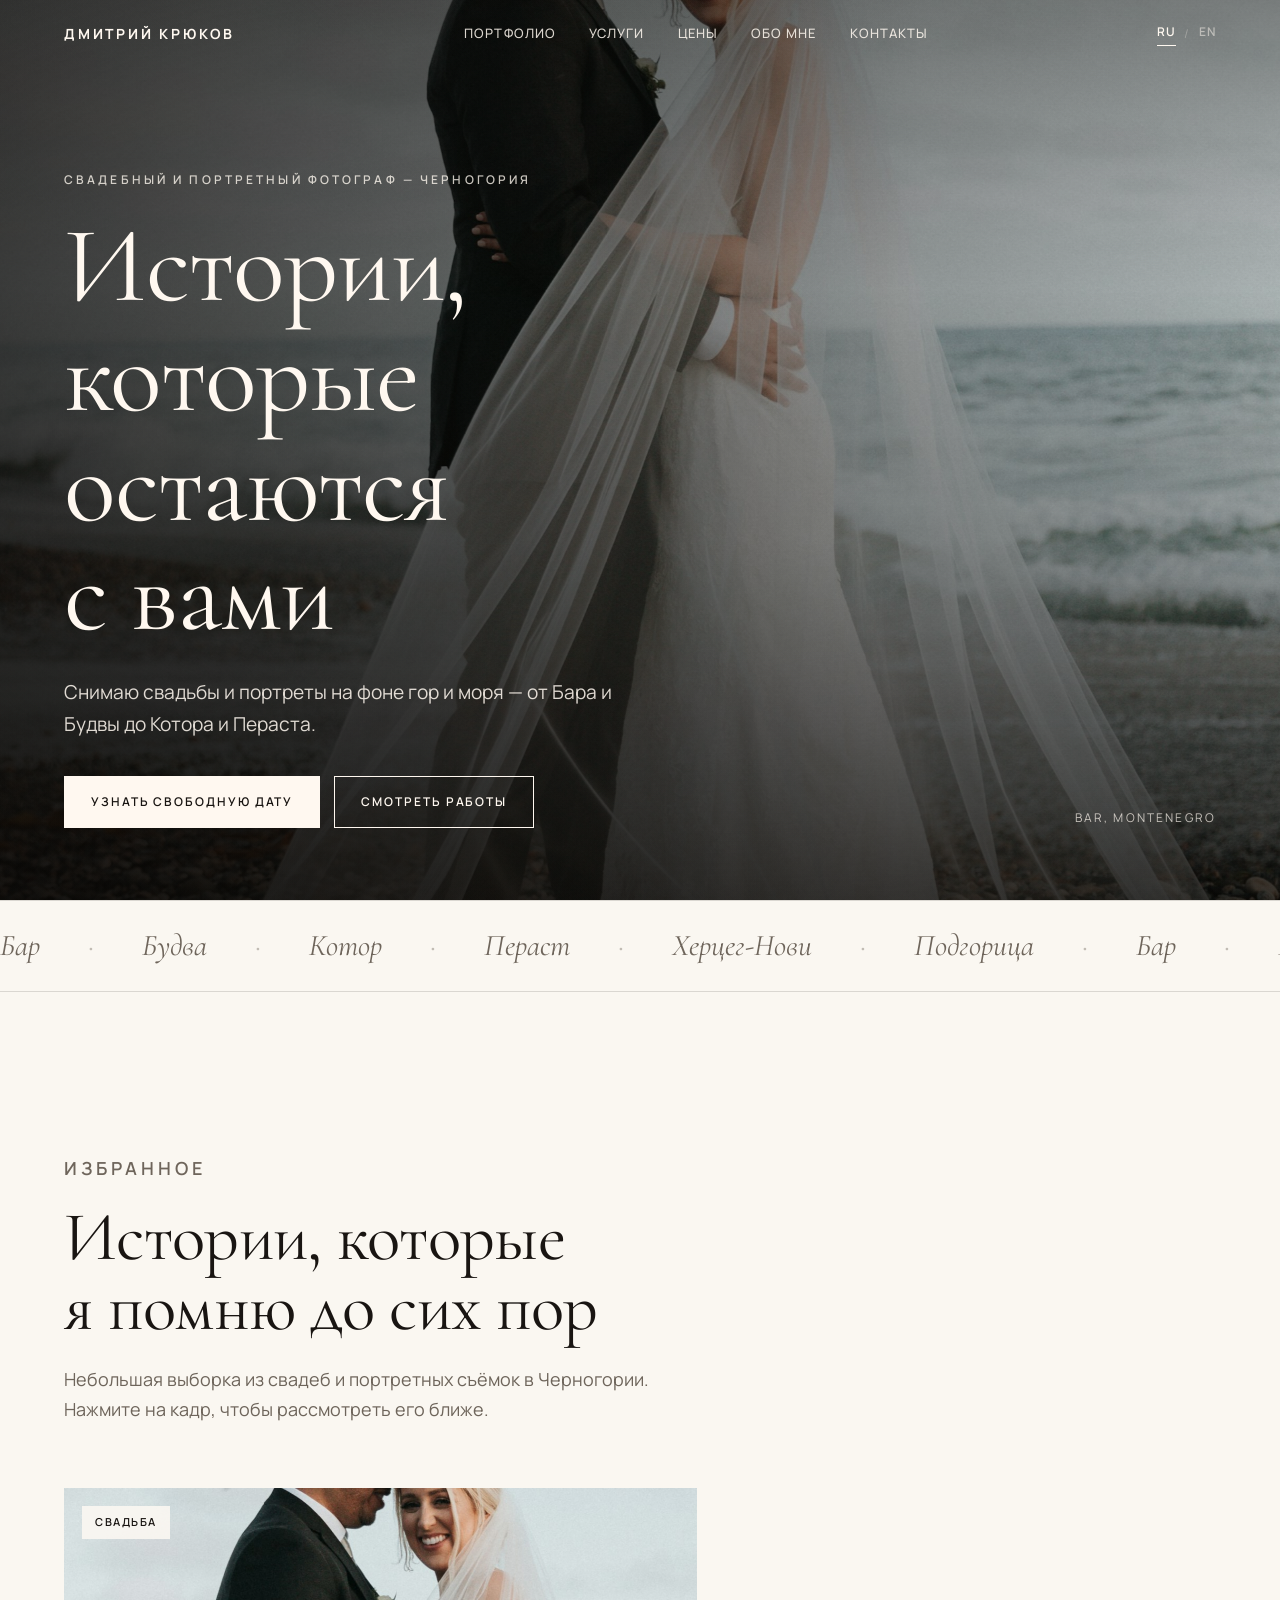
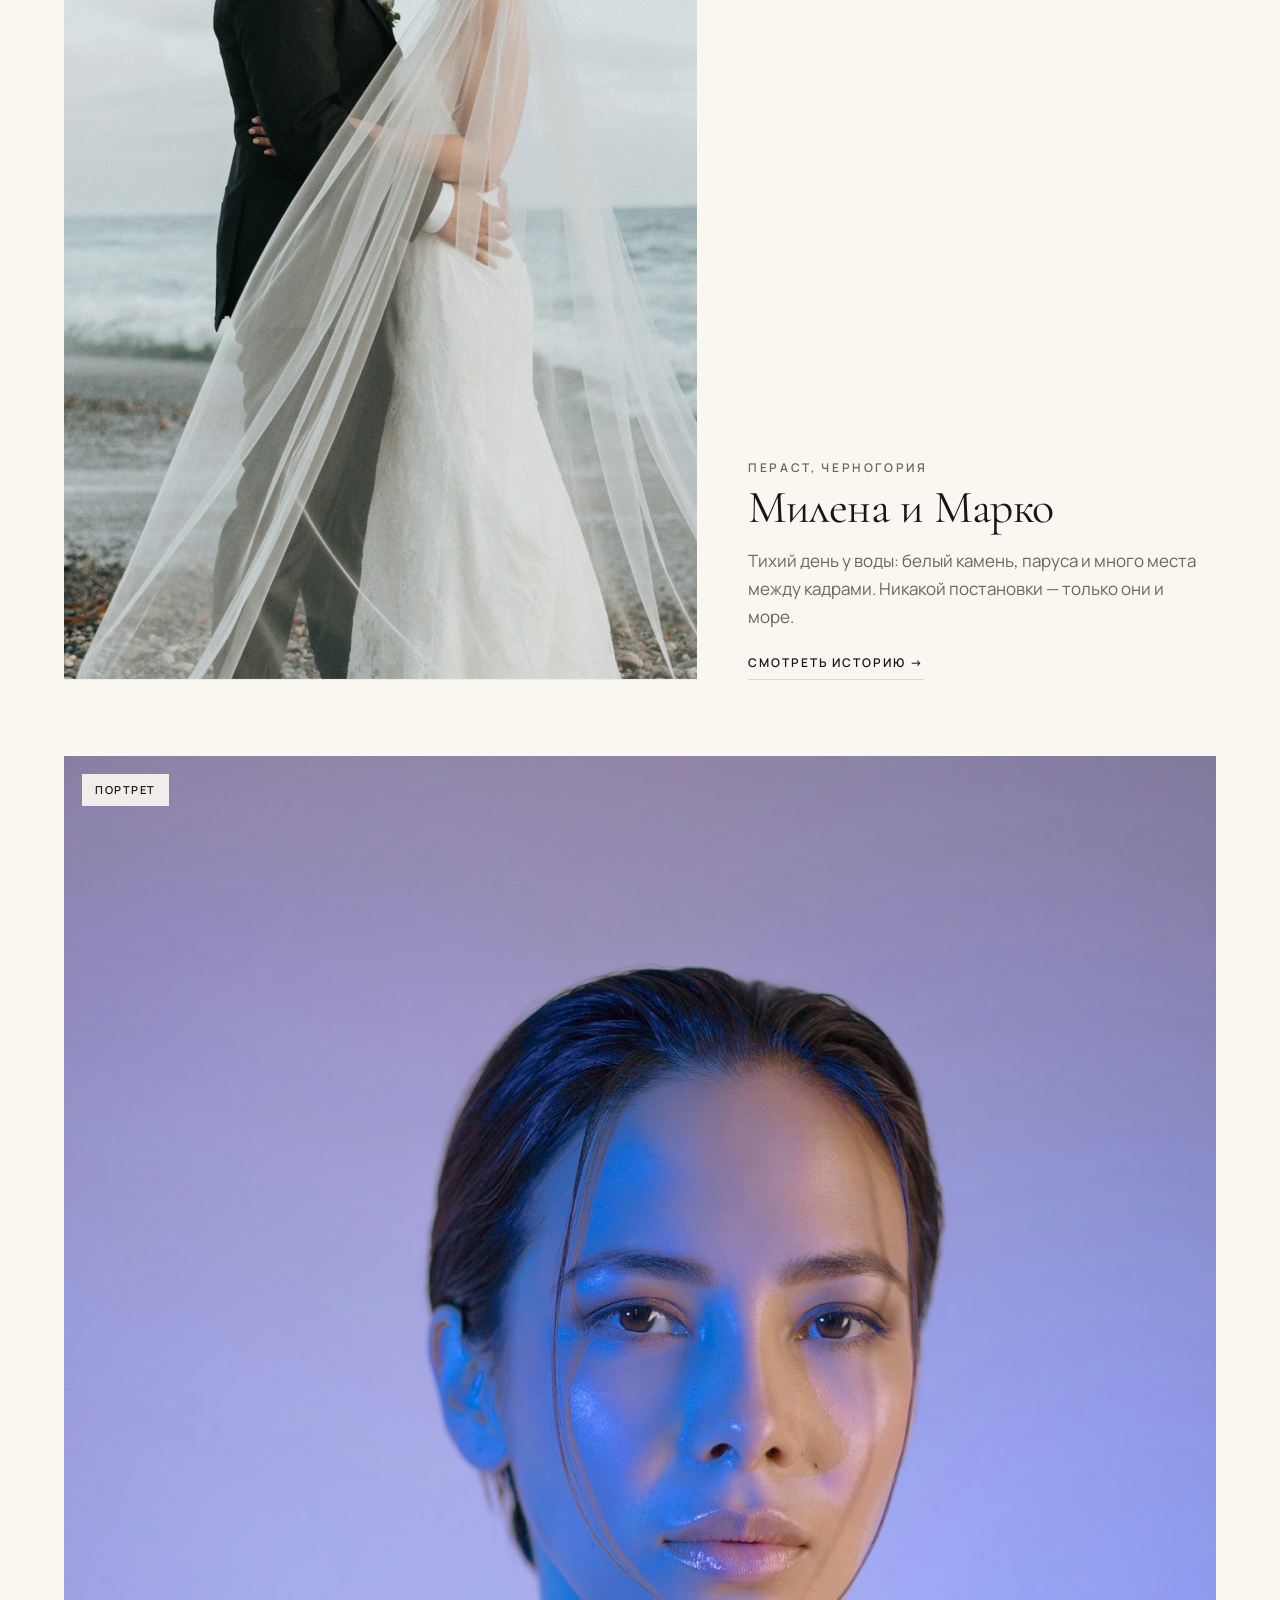
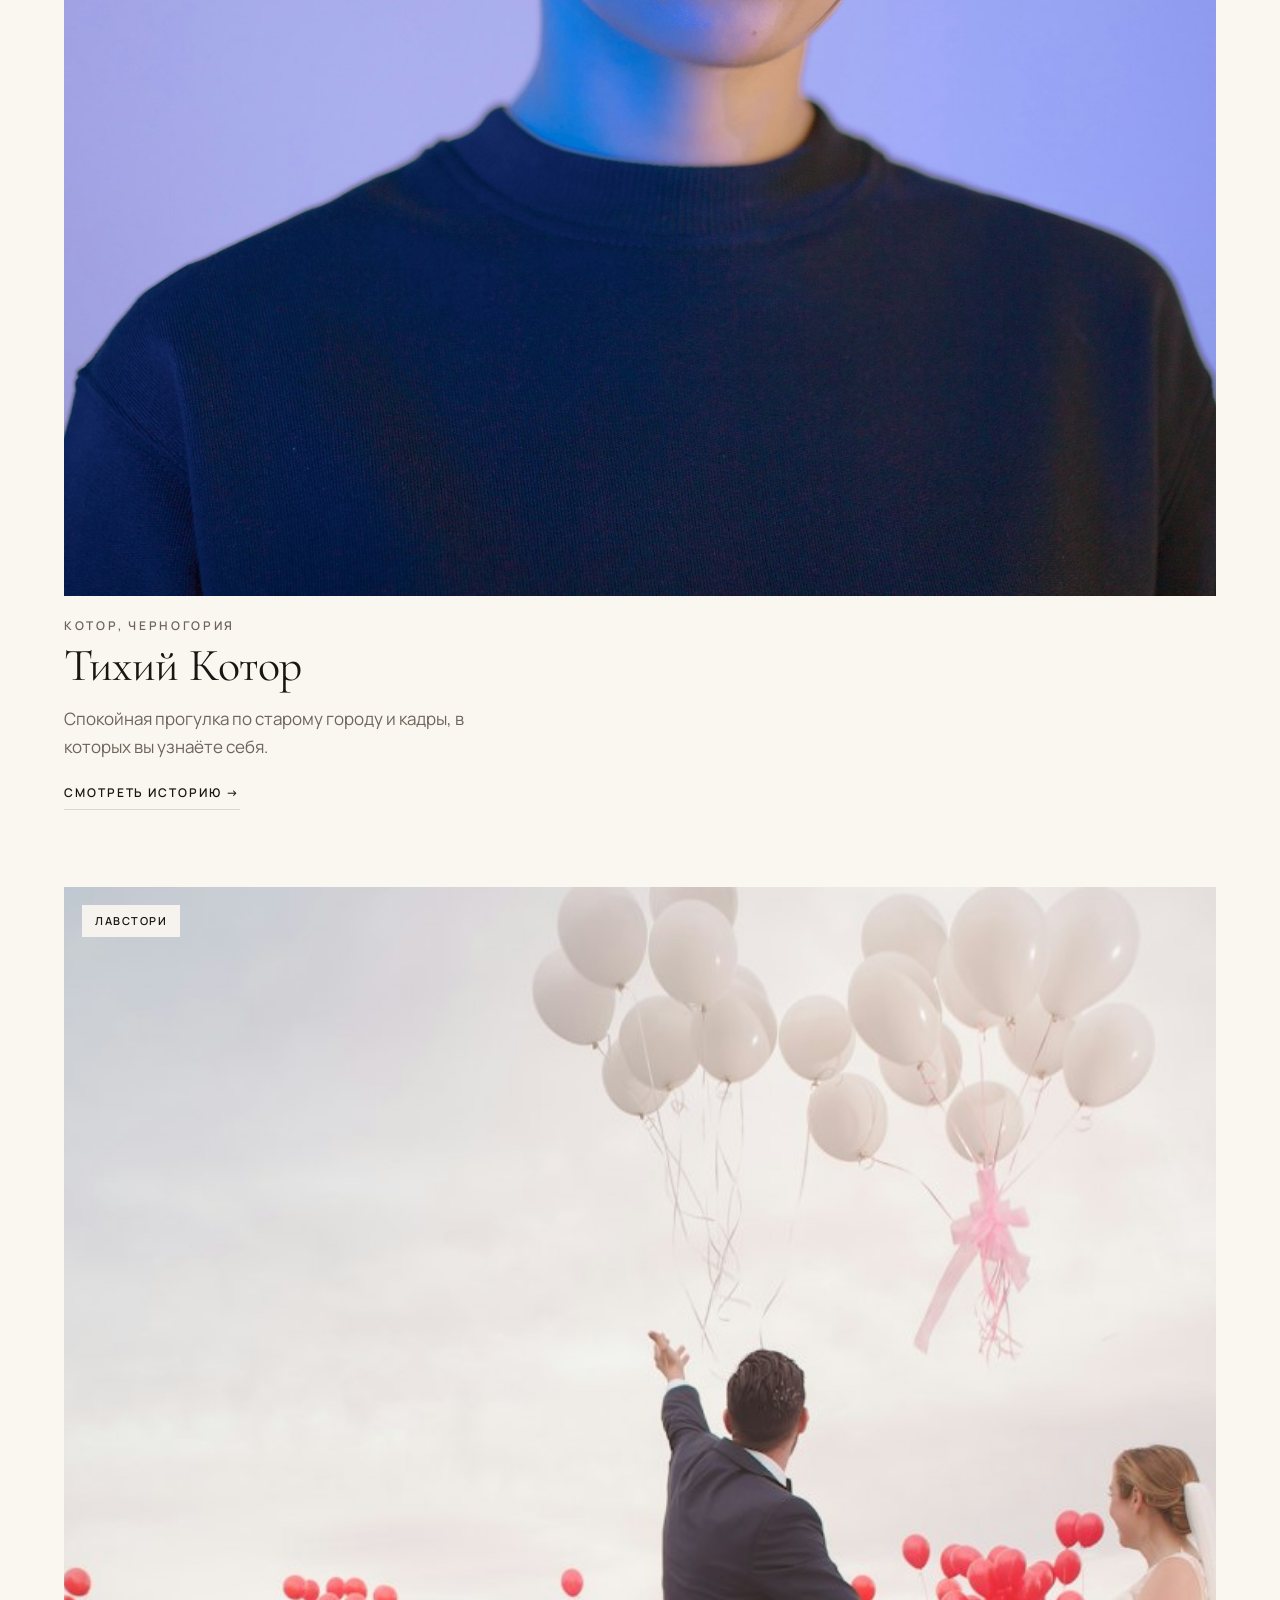
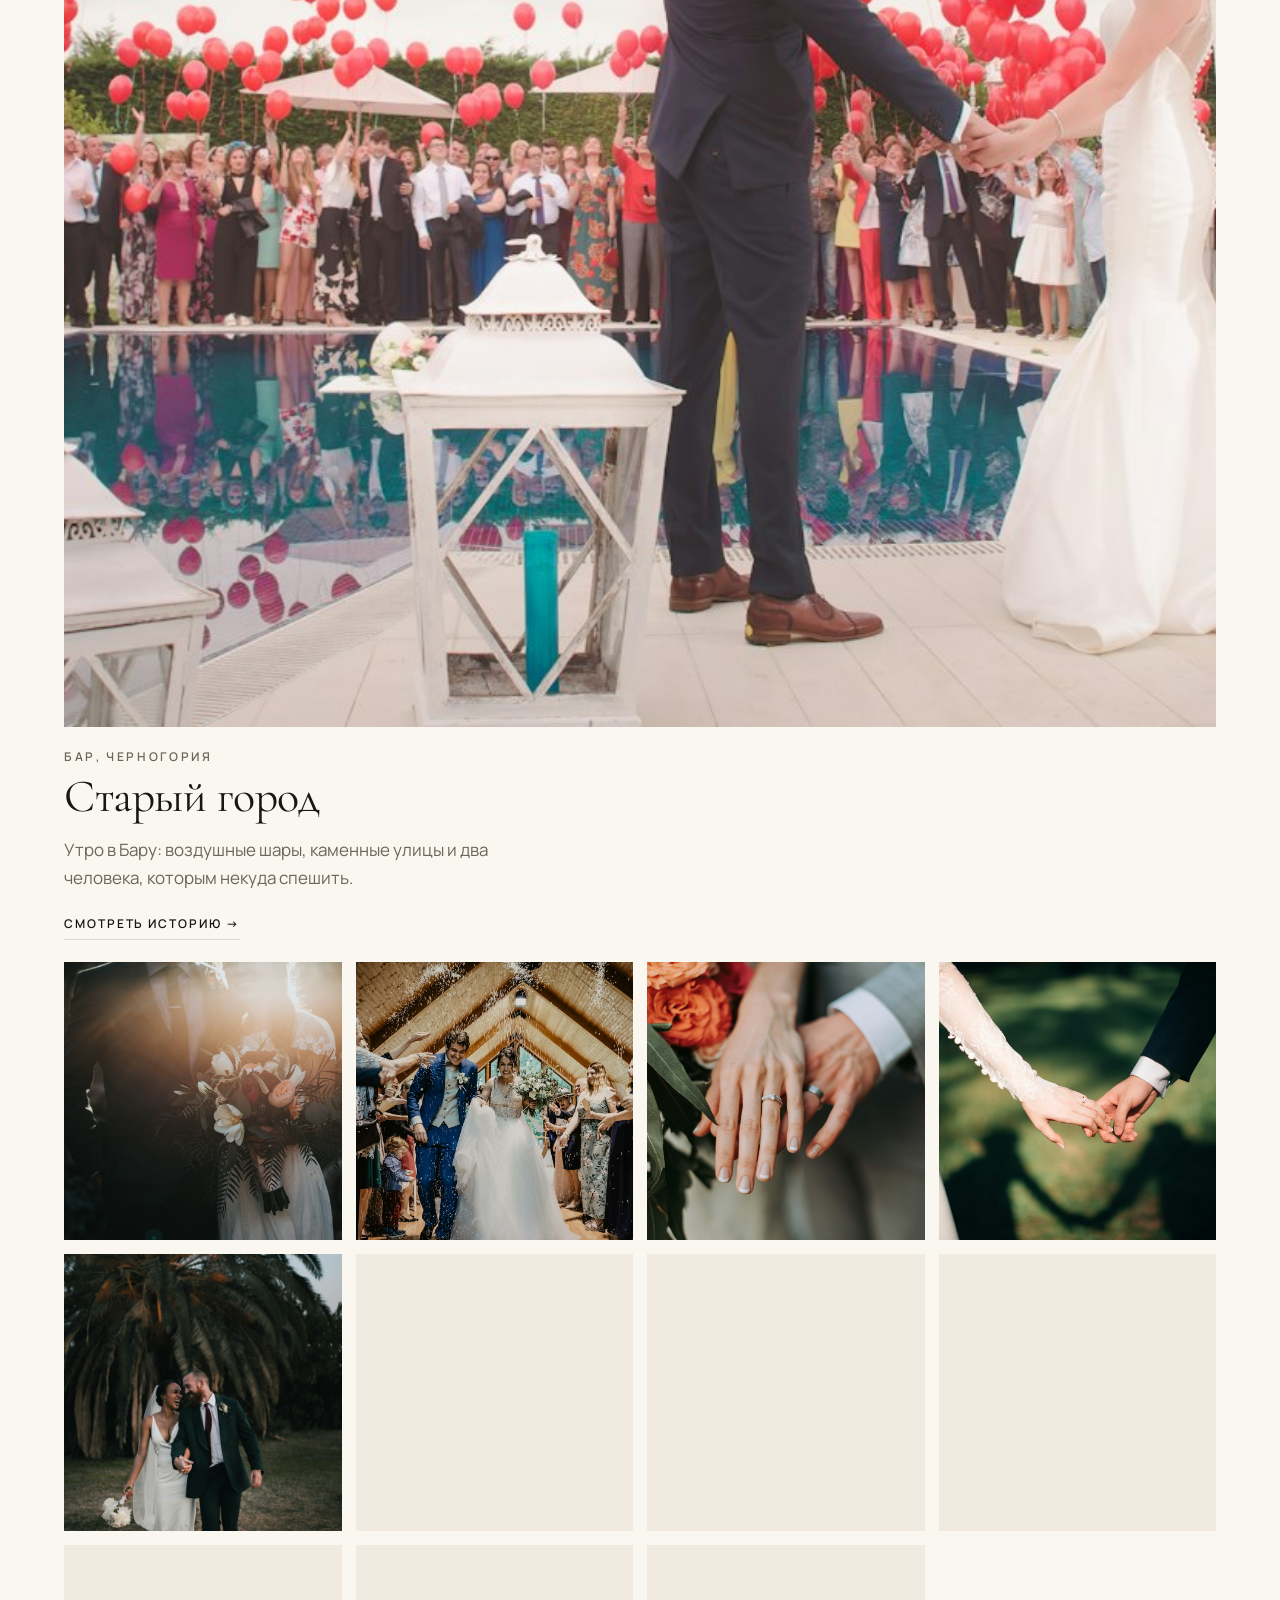
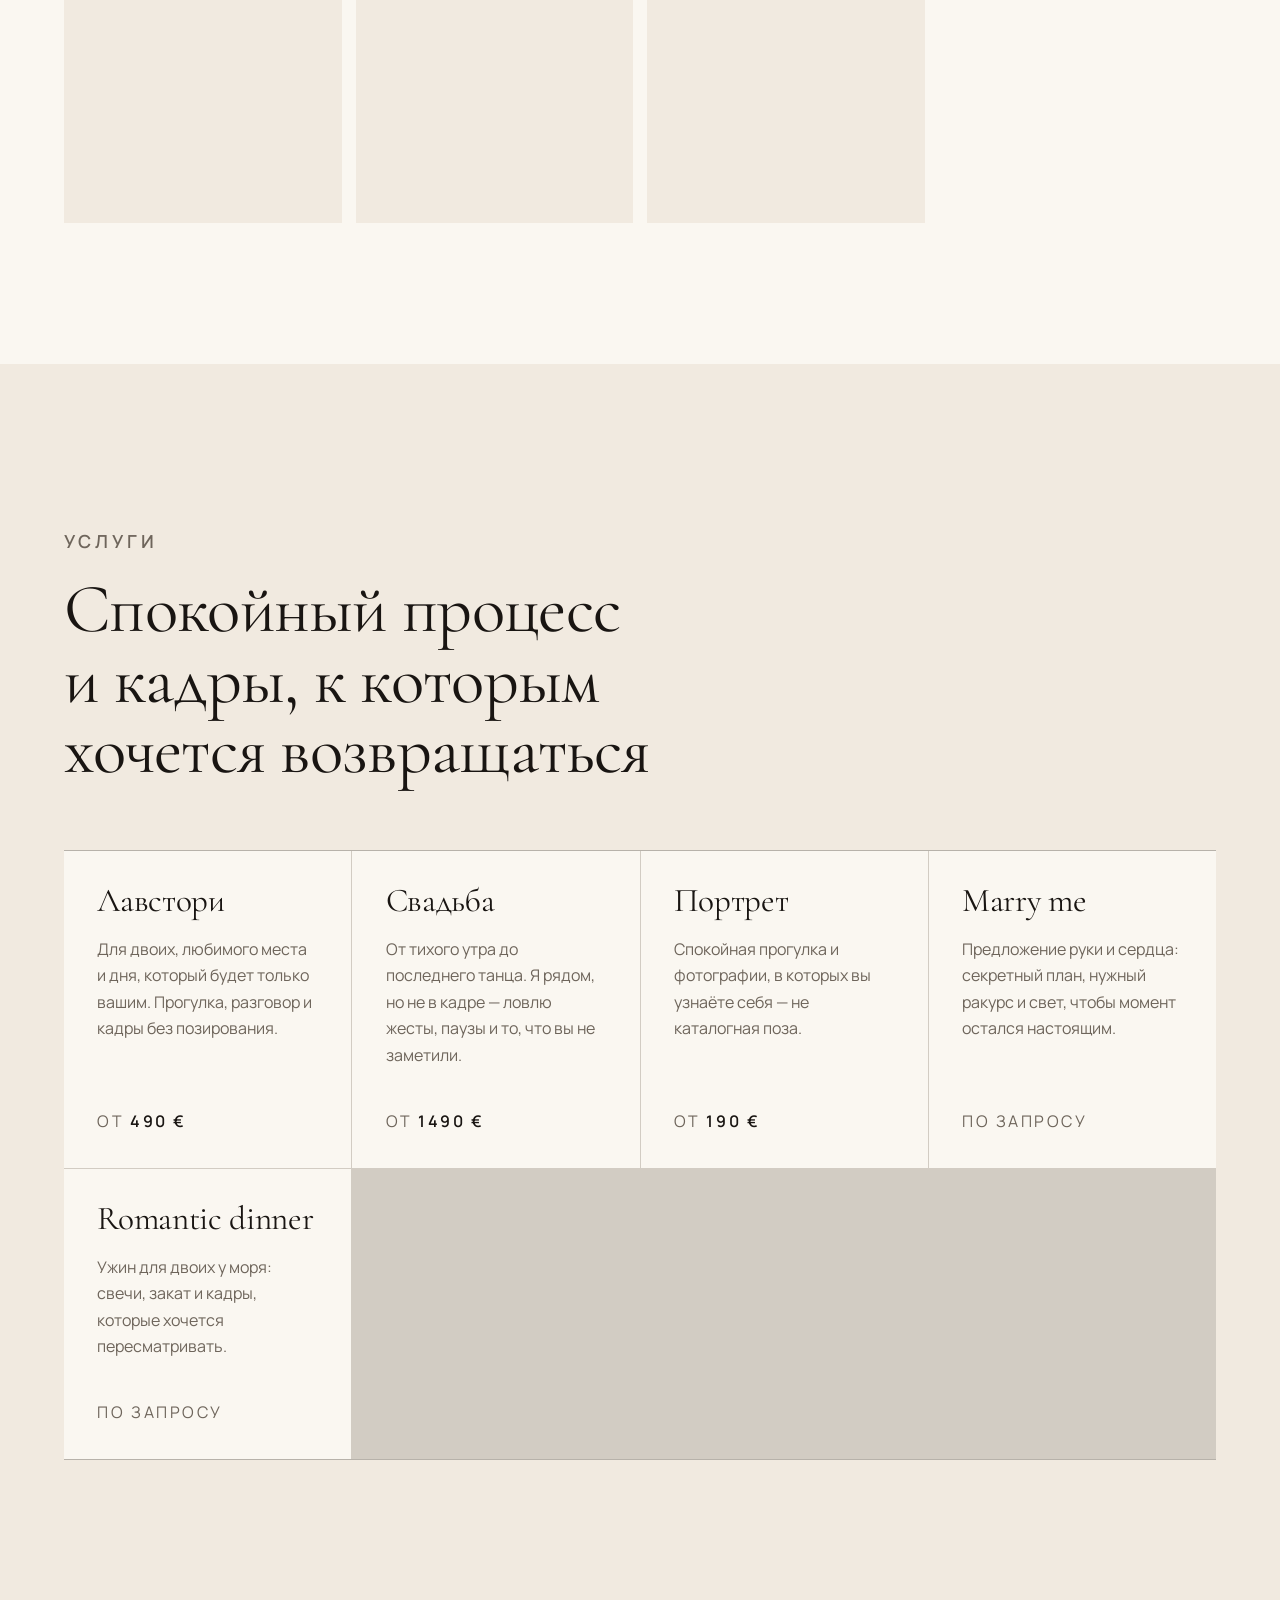
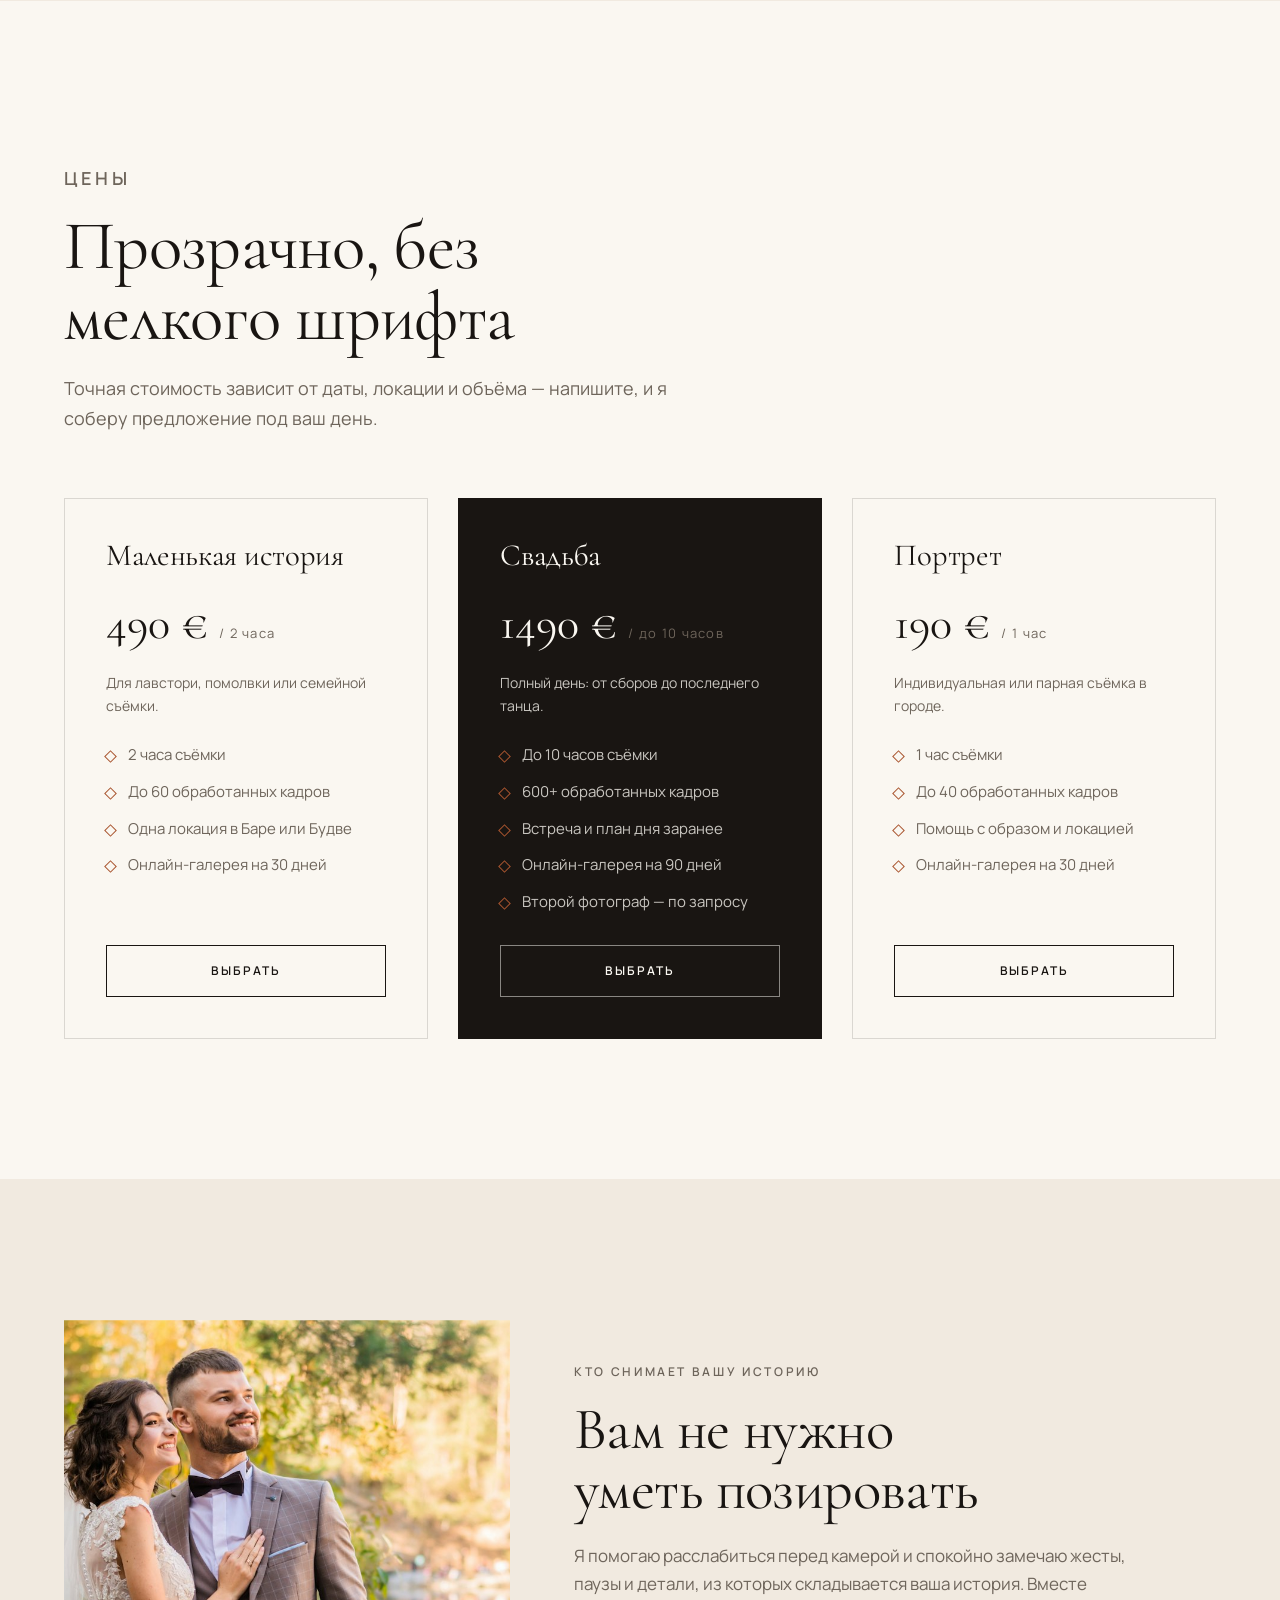
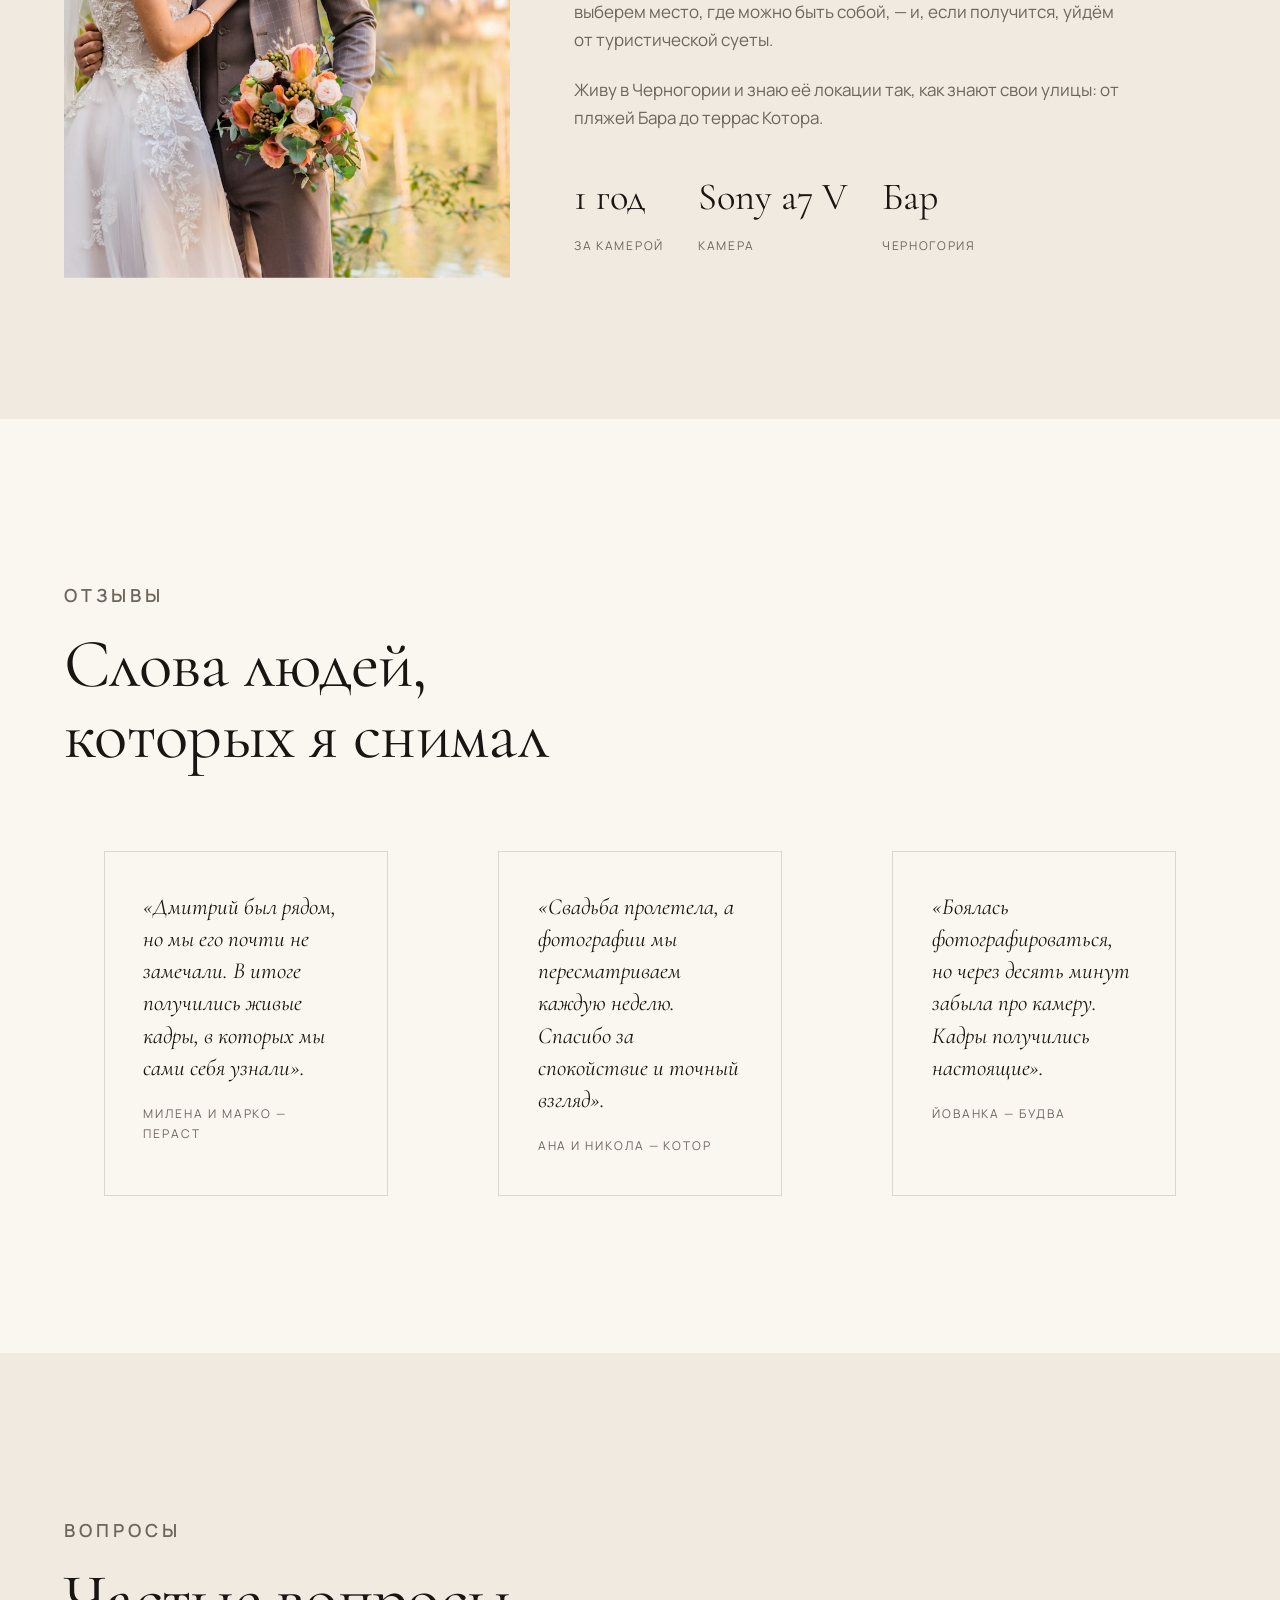
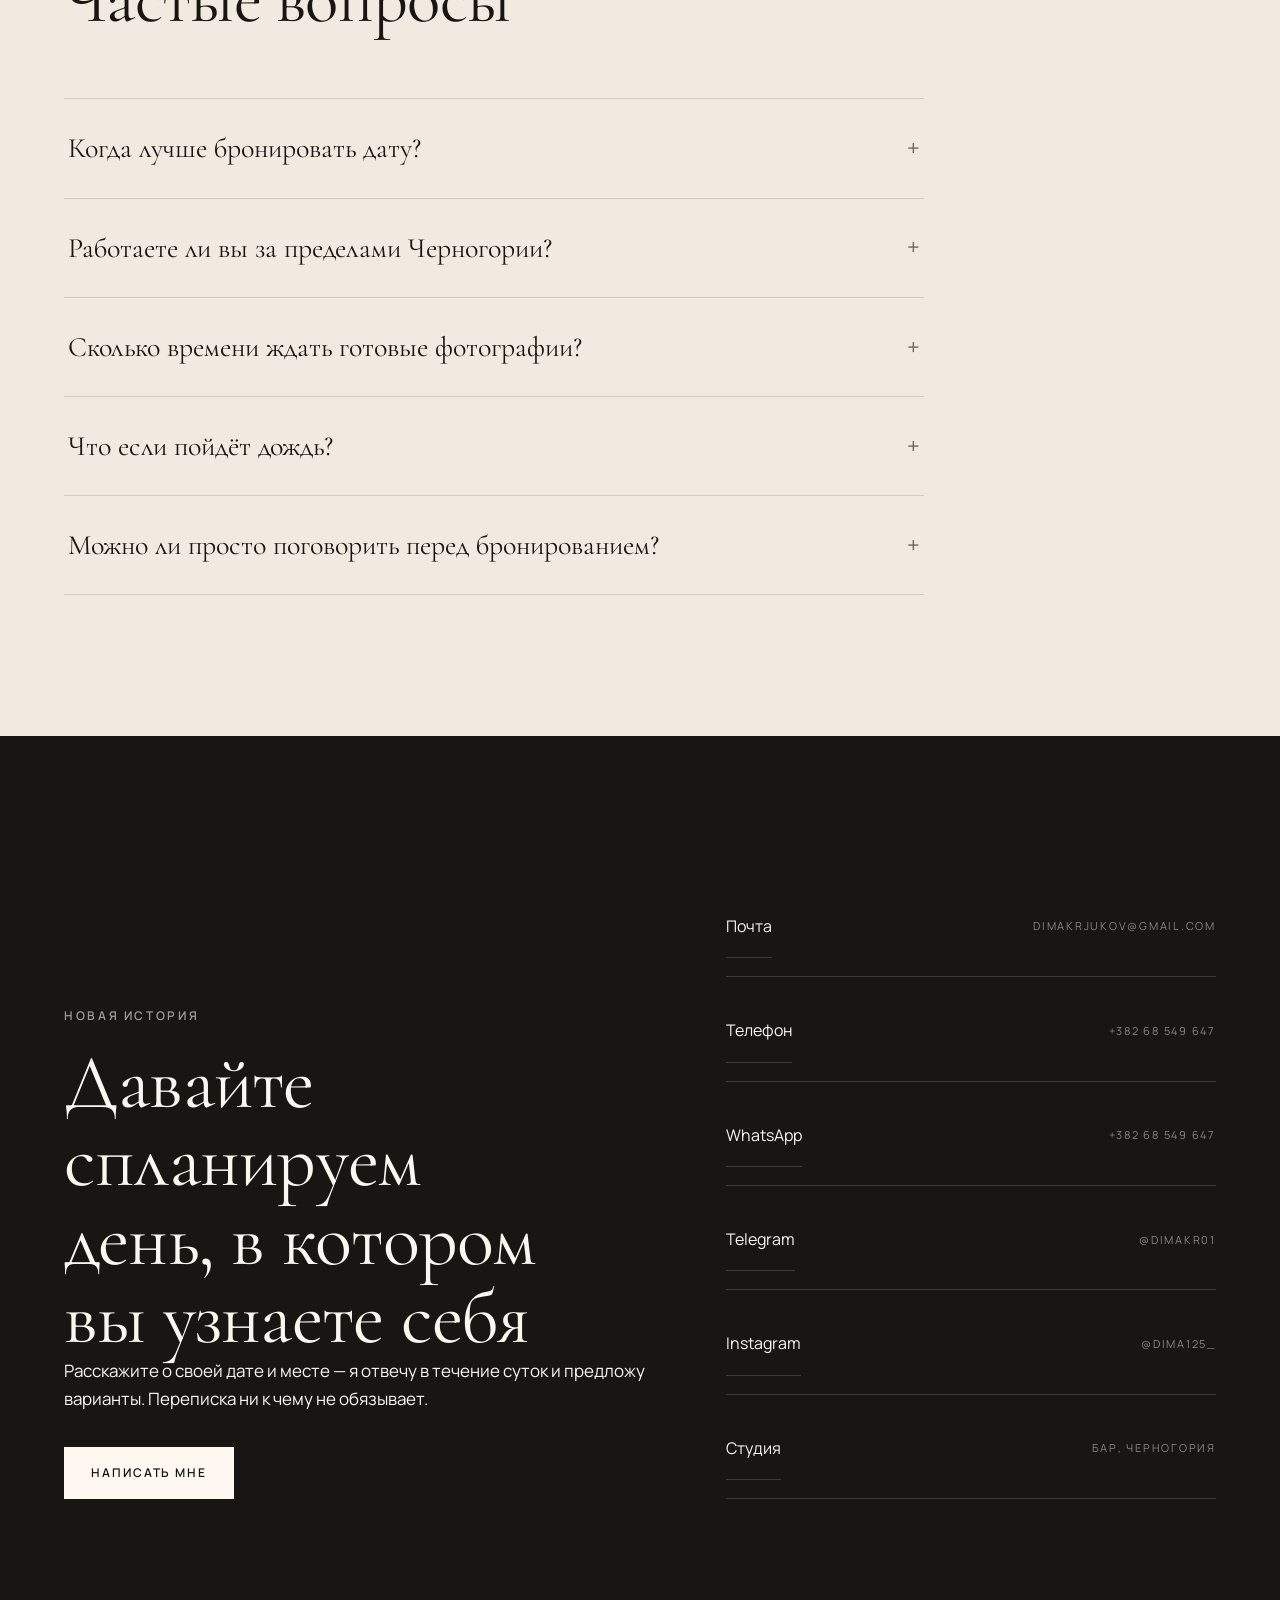
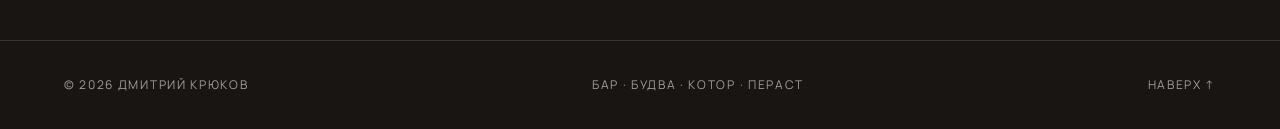
==== index.html @ 5690aa2e "Flatten site to repo root; real contacts, 2 new services, FAQ schema, fuller gallery" ====
<!DOCTYPE html>
<html lang="ru">
<head>
<meta charset="UTF-8">
<meta name="viewport" content="width=device-width, initial-scale=1">
<title>Свадебный и портретный фотограф в Черногории | Дмитрий Крюков</title>
<meta name="description" content="Свадебная и портретная фотография в Черногории: искренние истории на фоне гор и моря. Снимаю в Баре, Будве, Которе и Перасте. Узнать свободную дату.">
<link rel="canonical" href="https://dmitry-photo.vercel.app/">
<link rel="alternate" hreflang="ru" href="https://dmitry-photo.vercel.app/">
<link rel="alternate" hreflang="en" href="https://dmitry-photo.vercel.app/en/">
<link rel="alternate" hreflang="x-default" href="https://dmitry-photo.vercel.app/">
<meta name="theme-color" content="#FAF7F1">
<meta property="og:type" content="website">
<meta property="og:site_name" content="Dmitry Kriukov Photography">
<meta property="og:locale" content="ru_RU">
<meta property="og:title" content="Свадебный и портретный фотограф в Черногории | Дмитрий Крюков">
<meta property="og:description" content="Свадебная и портретная фотография в Черногории: искренние истории на фоне гор и моря.">
<meta property="og:url" content="https://dmitry-photo.vercel.app/">
<meta property="og:image" content="https://dmitry-photo.vercel.app/assets/img/og.jpg">
<meta property="og:image:width" content="1200">
<meta property="og:image:height" content="630">
<meta name="twitter:card" content="summary_large_image">
<meta name="twitter:title" content="Свадебный и портретный фотограф в Черногории | Дмитрий Крюков">
<meta name="twitter:description" content="Свадебная и портретная фотография в Черногории: искренние истории на фоне гор и моря.">
<meta name="twitter:image" content="https://dmitry-photo.vercel.app/assets/img/og.jpg">
<link rel="icon" href="data:image/svg+xml,%3Csvg xmlns='http://www.w3.org/2000/svg' viewBox='0 0 32 32'%3E%3Crect width='32' height='32' fill='%23191512'/%3E%3Ctext x='16' y='22' font-family='Georgia,serif' font-size='19' fill='%23FAF7F1' text-anchor='middle'%3EDK%3C/text%3E%3C/svg%3E">
<link rel="preconnect" href="https://fonts.googleapis.com">
<link rel="preconnect" href="https://fonts.gstatic.com" crossorigin>
<link href="https://fonts.googleapis.com/css2?family=Cormorant+Garamond:ital,wght@0,400;0,500;1,400&family=Manrope:wght@400;500;600;700&display=swap" rel="stylesheet">
<link rel="stylesheet" href="assets/css/style.css">
<script type="application/ld+json">
{
  "@context": "https://schema.org",
  "@type": "ProfessionalService",
  "name": "Dmitry Kriukov — wedding & portrait photographer",
  "description": "Свадебная и портретная фотография в Черногории: искренние истории на фоне гор и моря.",
  "url": "https://dmitry-photo.vercel.app/",
  "image": "https://dmitry-photo.vercel.app/assets/img/og.jpg",
  "telephone": "+382 68 549 647",
  "email": "dimakrjukov@gmail.com",
  "priceRange": "€€",
  "sameAs": ["https://t.me/DimaKr01", "https://instagram.com/Dima125_"],
  "address": { "@type": "PostalAddress", "addressLocality": "Bar", "addressCountry": "ME" },
  "areaServed": [
    { "@type": "Place", "name": "Bar" },
    { "@type": "Place", "name": "Budva" },
    { "@type": "Place", "name": "Kotor" },
    { "@type": "Place", "name": "Perast" }
  ],
  "openingHours": "Mo-Su 09:00-20:00"
}
</script>
<script type="application/ld+json">
{
  "@context": "https://schema.org",
  "@type": "FAQPage",
  "mainEntity": [
    {"@type": "Question", "name": "Когда лучше бронировать дату?", "acceptedAnswer": {"@type": "Answer", "text": "На высокий сезон (май–сентябрь) — за 3–6 месяцев. Если дата уже определена, напишите как можно раньше: я подтверждаю её в течение суток."}},
    {"@type": "Question", "name": "Работаете ли вы за пределами Черногории?", "acceptedAnswer": {"@type": "Answer", "text": "Да, выезжаю по Балканам и Европе. Транспорт и проживание считаются отдельно, если съёмка длится больше одного дня."}},
    {"@type": "Question", "name": "Сколько времени ждать готовые фотографии?", "acceptedAnswer": {"@type": "Answer", "text": "Свадьбы — 3–4 недели, портрет и лавстори — 7–10 дней. Первые 5–10 кадров присылаю на следующий день."}},
    {"@type": "Question", "name": "Что если пойдёт дождь?", "acceptedAnswer": {"@type": "Answer", "text": "План Б есть всегда: навесы, старые города, кафе и настроение. Дождь — это не помеха, а другой свет."}},
    {"@type": "Question", "name": "Можно ли просто поговорить перед бронированием?", "acceptedAnswer": {"@type": "Answer", "text": "Конечно. Позвоните или напишите в WhatsApp — обсудим дату, локацию и всё, что важно для вас."}}
  ]
}
</script>
</head>
<body>

<header class="header header--over-hero" id="top">
  <div class="wrap header__in">
    <a class="header__logo" href="index.html">Дмитрий Крюков</a>
    <nav class="header__nav" aria-label="Основная навигация">
      <a href="#portfolio">Портфолио</a>
      <a href="#services">Услуги</a>
      <a href="#prices">Цены</a>
      <a href="#about">Обо мне</a>
      <a href="#contacts">Контакты</a>
    </nav>
    <div class="header__right">
      <div class="lang" aria-label="Язык">
        <a href="index.html" hreflang="ru" aria-current="true">RU</a><span>/</span><a href="en/index.html" hreflang="en">EN</a>
      </div>
    </div>
  </div>
</header>

<main>

  <!-- ============ HERO ============ -->
  <section class="hero">
    <div class="hero__media">
      <img src="assets/img/hero-beach.jpg" alt="Невеста и жених на пляже в Черногории" width="2400" height="1500" fetchpriority="high" decoding="async">
    </div>
    <div class="hero__scrim"></div>
    <div class="wrap hero__in">
      <p class="hero__eyebrow">Свадебный и портретный фотограф — Черногория</p>
      <h1>Истории, которые остаются с вами</h1>
      <p class="hero__sub">Снимаю свадьбы и портреты на фоне гор и моря — от Бара и Будвы до Котора и Пераста.</p>
      <div class="hero__cta">
        <a class="btn btn--solid" href="#contacts">Узнать свободную дату</a>
        <a class="btn btn--ghost" href="#portfolio">Смотреть работы</a>
      </div>
    </div>
    <p class="hero__meta">Bar, Montenegro</p>
  </section>

  <!-- ============ MARQUEE ============ -->
  <div class="marquee" aria-hidden="true">
    <div class="marquee__track">
      <span>Бар <i>·</i> Будва <i>·</i> Котор <i>·</i> Пераст <i>·</i> Херцег-Нови <i>·</i> Подгорица <i>·</i></span>
      <span>Бар <i>·</i> Будва <i>·</i> Котор <i>·</i> Пераст <i>·</i> Херцег-Нови <i>·</i> Подгорица <i>·</i></span>
    </div>
  </div>

  <!-- ============ PORTFOLIO ============ -->
  <section class="section" id="portfolio">
    <div class="wrap">
      <div class="section-head reveal">
        <p class="eyebrow">Избранное</p>
        <h2>Истории, которые я помню до сих пор</h2>
        <p>Небольшая выборка из свадеб и портретных съёмок в Черногории. Нажмите на кадр, чтобы рассмотреть его ближе.</p>
      </div>

      <div class="albums">

        <article class="album album--feature reveal">
          <div class="album__media" data-lightbox>
            <span class="album__tag">Свадьба</span>
            <img src="assets/img/hero-beach.jpg" alt="Милена и Марко — пляж в Перасте" width="2400" height="1500" loading="lazy" decoding="async">
          </div>
          <div class="album__body">
            <p class="eyebrow">Пераст, Черногория</p>
            <h3>Милена и Марко</h3>
            <p class="album__text">Тихий день у воды: белый камень, паруса и много места между кадрами. Никакой постановки — только они и море.</p>
            <a class="album__link" href="#contacts">Смотреть историю →</a>
          </div>
        </article>

        <article class="album reveal">
          <div class="album__media" data-lightbox>
            <span class="album__tag">Портрет</span>
            <img src="assets/img/portrait-woman.jpg" alt="Портретная съёмка в Которе" width="1400" height="1750" loading="lazy" decoding="async">
          </div>
          <div class="album__body">
            <p class="eyebrow">Котор, Черногория</p>
            <h3>Тихий Котор</h3>
            <p class="album__text">Спокойная прогулка по старому городу и кадры, в которых вы узнаёте себя.</p>
            <a class="album__link" href="#contacts">Смотреть историю →</a>
          </div>
        </article>

        <article class="album reveal">
          <div class="album__media" data-lightbox>
            <span class="album__tag">Лавстори</span>
            <img src="assets/img/ceremony-balloons.jpg" alt="Лавстори в старом городе Бара" width="1400" height="935" loading="lazy" decoding="async">
          </div>
          <div class="album__body">
            <p class="eyebrow">Бар, Черногория</p>
            <h3>Старый город</h3>
            <p class="album__text">Утро в Бару: воздушные шары, каменные улицы и два человека, которым некуда спешить.</p>
            <a class="album__link" href="#contacts">Смотреть историю →</a>
          </div>
        </article>

      </div>

      <div class="album-grid reveal" style="--d:.1s">
        <button type="button" data-lightbox><img src="assets/img/kiss-flare.jpg" alt="Поцелуй на фоне закатного солнца" width="1400" height="933" loading="lazy" decoding="async"></button>
        <button type="button" data-lightbox><img src="assets/img/confetti.jpg" alt="Выход молодожёнов под конфетти" width="1400" height="933" loading="lazy" decoding="async"></button>
        <button type="button" data-lightbox><img src="assets/img/rings-bouquet.jpg" alt="Кольца на букете" width="1400" height="935" loading="lazy" decoding="async"></button>
        <button type="button" data-lightbox><img src="assets/img/hands-shadow.jpg" alt="Руки в длинной тени" width="1400" height="933" loading="lazy" decoding="async"></button>
        <button type="button" data-lightbox><img src="assets/img/palms.jpg" alt="Свадьба под пальмами в Черногории" width="1400" height="2100" loading="lazy" decoding="async"></button>
        <button type="button" data-lightbox><img src="assets/img/party-kiss.jpg" alt="Поцелуй на фоне гостей" width="1400" height="2100" loading="lazy" decoding="async"></button>
        <button type="button" data-lightbox><img src="assets/img/table.jpg" alt="Сервировка свадебного стола" width="1400" height="933" loading="lazy" decoding="async"></button>
        <button type="button" data-lightbox><img src="assets/img/detail-bouquet.jpg" alt="Букет невесты в деталях" width="1400" height="933" loading="lazy" decoding="async"></button>
        <button type="button" data-lightbox><img src="assets/img/chairs.jpg" alt="Кресла для церемонии на траве" width="1400" height="933" loading="lazy" decoding="async"></button>
        <button type="button" data-lightbox><img src="assets/img/detail-rings.jpg" alt="Кольца крупным планом" width="1400" height="933" loading="lazy" decoding="async"></button>
        <button type="button" data-lightbox><img src="assets/img/landscape-couple.jpg" alt="Пара на фоне гор и моря" width="1400" height="933" loading="lazy" decoding="async"></button>
      </div>
    </div>
  </section>

  <!-- ============ SERVICES ============ -->
  <section class="section section--alt" id="services">
    <div class="wrap">
      <div class="section-head reveal">
        <p class="eyebrow">Услуги</p>
        <h2>Спокойный процесс и кадры, к которым хочется возвращаться</h2>
      </div>
      <div class="services reveal">
        <article class="service">
          <h3>Лавстори</h3>
          <p>Для двоих, любимого места и дня, который будет только вашим. Прогулка, разговор и кадры без позирования.</p>
          <p class="service__from">от <b>490 €</b></p>
        </article>
        <article class="service">
          <h3>Свадьба</h3>
          <p>От тихого утра до последнего танца. Я рядом, но не в кадре — ловлю жесты, паузы и то, что вы не заметили.</p>
          <p class="service__from">от <b>1490 €</b></p>
        </article>
        <article class="service">
          <h3>Портрет</h3>
          <p>Спокойная прогулка и фотографии, в которых вы узнаёте себя — не каталогная поза.</p>
          <p class="service__from">от <b>190 €</b></p>
        </article>
        <article class="service">
          <h3>Marry me</h3>
          <p>Предложение руки и сердца: секретный план, нужный ракурс и свет, чтобы момент остался настоящим.</p>
          <p class="service__from">по запросу</p>
        </article>
        <article class="service">
          <h3>Romantic dinner</h3>
          <p>Ужин для двоих у моря: свечи, закат и кадры, которые хочется пересматривать.</p>
          <p class="service__from">по запросу</p>
        </article>
      </div>
    </div>
  </section>

  <!-- ============ PRICES ============ -->
  <section class="section" id="prices">
    <div class="wrap">
      <div class="section-head reveal">
        <p class="eyebrow">Цены</p>
        <h2>Прозрачно, без мелкого шрифта</h2>
        <p>Точная стоимость зависит от даты, локации и объёма — напишите, и я соберу предложение под ваш день.</p>
      </div>
      <div class="prices">
        <article class="price reveal">
          <h3 class="price__name">Маленькая история</h3>
          <p class="price__value">490 € <small>/ 2 часа</small></p>
          <p class="price__note">Для лавстори, помолвки или семейной съёмки.</p>
          <ul class="price__list">
            <li>2 часа съёмки</li>
            <li>До 60 обработанных кадров</li>
            <li>Одна локация в Баре или Будве</li>
            <li>Онлайн-галерея на 30 дней</li>
          </ul>
          <a class="btn btn--dark" href="#contacts">Выбрать</a>
        </article>
        <article class="price price--featured reveal" style="--d:.08s">
          <h3 class="price__name">Свадьба</h3>
          <p class="price__value">1490 € <small>/ до 10 часов</small></p>
          <p class="price__note">Полный день: от сборов до последнего танца.</p>
          <ul class="price__list">
            <li>До 10 часов съёмки</li>
            <li>600+ обработанных кадров</li>
            <li>Встреча и план дня заранее</li>
            <li>Онлайн-галерея на 90 дней</li>
            <li>Второй фотограф — по запросу</li>
          </ul>
          <a class="btn btn--dark" href="#contacts">Выбрать</a>
        </article>
        <article class="price reveal" style="--d:.16s">
          <h3 class="price__name">Портрет</h3>
          <p class="price__value">190 € <small>/ 1 час</small></p>
          <p class="price__note">Индивидуальная или парная съёмка в городе.</p>
          <ul class="price__list">
            <li>1 час съёмки</li>
            <li>До 40 обработанных кадров</li>
            <li>Помощь с образом и локацией</li>
            <li>Онлайн-галерея на 30 дней</li>
          </ul>
          <a class="btn btn--dark" href="#contacts">Выбрать</a>
        </article>
      </div>
    </div>
  </section>

  <!-- ============ ABOUT ============ -->
  <section class="section section--alt" id="about">
    <div class="wrap about">
      <div class="about__media reveal reveal--media">
        <img src="assets/img/couple-trees.jpg" alt="Дмитрий Крюков за работой в Черногории" width="1400" height="933" loading="lazy" decoding="async">
      </div>
      <div class="about__body reveal" style="--d:.1s">
        <p class="eyebrow">Кто снимает вашу историю</p>
        <h2>Вам не нужно уметь позировать</h2>
        <p>Я помогаю расслабиться перед камерой и спокойно замечаю жесты, паузы и детали, из которых складывается ваша история. Вместе выберем место, где можно быть собой, — и, если получится, уйдём от туристической суеты.</p>
        <p>Живу в Черногории и знаю её локации так, как знают свои улицы: от пляжей Бара до террас Котора.</p>
        <div class="about__facts">
          <div class="fact"><b>1 год</b><span>за камерой</span></div>
          <div class="fact"><b>Sony a7 V</b><span>камера</span></div>
          <div class="fact"><b>Бар</b><span>Черногория</span></div>
        </div>
      </div>
    </div>
  </section>

  <!-- ============ REVIEWS ============ -->
  <section class="section" id="reviews">
    <div class="wrap">
      <div class="section-head reveal">
        <p class="eyebrow">Отзывы</p>
        <h2>Слова людей, которых я снимал</h2>
      </div>
      <div class="reviews">
        <blockquote class="review reveal">
          <p>«Дмитрий был рядом, но мы его почти не замечали. В итоге получились живые кадры, в которых мы сами себя узнали».</p>
          <footer>Милена и Марко — Пераст</footer>
        </blockquote>
        <blockquote class="review reveal" style="--d:.08s">
          <p>«Свадьба пролетела, а фотографии мы пересматриваем каждую неделю. Спасибо за спокойствие и точный взгляд».</p>
          <footer>Ана и Никола — Котор</footer>
        </blockquote>
        <blockquote class="review reveal" style="--d:.16s">
          <p>«Боялась фотографироваться, но через десять минут забыла про камеру. Кадры получились настоящие».</p>
          <footer>Йованка — Будва</footer>
        </blockquote>
      </div>
    </div>
  </section>

  <!-- ============ FAQ ============ -->
  <section class="section section--alt" id="faq">
    <div class="wrap">
      <div class="section-head reveal">
        <p class="eyebrow">Вопросы</p>
        <h2>Частые вопросы</h2>
      </div>
      <div class="faq reveal">
        <details>
          <summary>Когда лучше бронировать дату?</summary>
          <p>На высокий сезон (май–сентябрь) — за 3–6 месяцев. Если дата уже определена, напишите как можно раньше: я подтверждаю её в течение суток.</p>
        </details>
        <details>
          <summary>Работаете ли вы за пределами Черногории?</summary>
          <p>Да, выезжаю по Балканам и Европе. Транспорт и проживание считаются отдельно, если съёмка длится больше одного дня.</p>
        </details>
        <details>
          <summary>Сколько времени ждать готовые фотографии?</summary>
          <p>Свадьбы — 3–4 недели, портрет и лавстори — 7–10 дней. Первые 5–10 кадров присылаю на следующий день.</p>
        </details>
        <details>
          <summary>Что если пойдёт дождь?</summary>
          <p>План Б есть всегда: навесы, старые города, кафе и настроение. Дождь — это не помеха, а другой свет.</p>
        </details>
        <details>
          <summary>Можно ли просто поговорить перед бронированием?</summary>
          <p>Конечно. Позвоните или напишите в WhatsApp — обсудим дату, локацию и всё, что важно для вас.</p>
        </details>
      </div>
    </div>
  </section>

  <!-- ============ CONTACTS ============ -->
  <section class="section contacts" id="contacts">
    <div class="wrap">
      <div class="contacts__grid">
        <div class="reveal">
          <p class="eyebrow">Новая история</p>
          <h2>Давайте спланируем день, в котором вы узнаете себя</h2>
          <p class="contacts__body">Расскажите о своей дате и месте — я отвечу в течение суток и предложу варианты. Переписка ни к чему не обязывает.</p>
          <div class="contacts__cta">
            <a class="btn btn--solid" href="mailto:dimakrjukov@gmail.com?subject=Свадьба%20в%20Черногории">Написать мне</a>
          </div>
        </div>
        <div class="contact-list reveal" style="--d:.1s">
          <a href="mailto:dimakrjukov@gmail.com"><span>Почта</span><small>dimakrjukov@gmail.com</small></a>
          <a href="tel:+38268549647"><span>Телефон</span><small>+382 68 549 647</small></a>
          <a href="https://wa.me/38268549647" rel="noopener"><span>WhatsApp</span><small>+382 68 549 647</small></a>
          <a href="https://t.me/DimaKr01" rel="noopener"><span>Telegram</span><small>@DimaKr01</small></a>
          <a href="https://instagram.com/Dima125_" rel="noopener"><span>Instagram</span><small>@Dima125_</small></a>
          <span><span>Студия</span><small>Бар, Черногория</small></span>
        </div>
      </div>
    </div>
  </section>

</main>

<footer class="footer">
  <div class="wrap footer__in">
    <span>© <span data-year>2026</span> Дмитрий Крюков</span>
    <span>Бар · Будва · Котор · Пераст</span>
    <a href="#top">Наверх ↑</a>
  </div>
</footer>

<div class="lightbox" role="dialog" aria-modal="true" aria-label="Просмотр фотографии">
  <button class="lightbox__btn" type="button" aria-label="Закрыть">×</button>
  <img src="" alt="">
  <p class="lightbox__cap"></p>
</div>

<script src="assets/js/main.js" defer></script>
</body>
</html>
---- assets/css/style.css ----
/* ============================================================
   Dmitry Kriukov — wedding & portrait photographer, Montenegro
   Editorial light theme. Tokens only; no framework.
   ============================================================ */

:root {
  --bg:        #FAF7F1;
  --bg-alt:    #F1EAE0;
  --ink:       #191512;
  --ink-soft:  #6E655B;
  --line:      rgba(25, 21, 18, .14);
  --accent:    #A9552F;
  --accent-ink:#FFF8F0;
  --serif: "Cormorant Garamond", "Times New Roman", Georgia, serif;
  --sans:  "Manrope", system-ui, -apple-system, "Segoe UI", sans-serif;
  --maxw: 1360px;
  --gutter: clamp(20px, 5vw, 72px);
  --ease: cubic-bezier(.22, .68, .26, .99);
}

*, *::before, *::after { box-sizing: border-box; }

html { -webkit-text-size-adjust: 100%; scroll-behavior: smooth; }

body {
  margin: 0;
  background: var(--bg);
  color: var(--ink);
  font-family: var(--sans);
  font-size: 17px;
  line-height: 1.65;
  font-weight: 400;
  -webkit-font-smoothing: antialiased;
  overflow-x: hidden;
}

img { display: block; max-width: 100%; height: auto; }

section[id] { scroll-margin-top: 84px; }
a { color: inherit; text-decoration: none; }
button { font: inherit; color: inherit; background: none; border: 0; cursor: pointer; }

h1, h2, h3, h4 {
  font-family: var(--serif);
  font-weight: 400;
  line-height: 1.02;
  letter-spacing: -.01em;
  margin: 0;
  text-wrap: balance;
}

p { margin: 0; }

::selection { background: var(--accent); color: var(--accent-ink); }

.wrap { width: 100%; max-width: var(--maxw); margin-inline: auto; padding-inline: var(--gutter); }

.eyebrow {
  font-family: var(--sans);
  font-size: 12px;
  font-weight: 600;
  letter-spacing: .22em;
  text-transform: uppercase;
  color: var(--ink-soft);
}

.section { padding-block: clamp(72px, 11vw, 150px); }
.section--tight { padding-block: clamp(48px, 7vw, 96px); }
.section--alt { background: var(--bg-alt); }

.section-head { max-width: 780px; margin-bottom: clamp(36px, 5vw, 72px); }
.section-head h2 { font-size: clamp(38px, 5.4vw, 76px); margin-top: 18px; }
.section-head p { margin-top: 22px; color: var(--ink-soft); font-size: 18px; max-width: 60ch; }

/* ---------- header ---------- */

.header {
  position: fixed;
  inset: 0 0 auto 0;
  z-index: 60;
  transition: background .35s var(--ease), box-shadow .35s var(--ease), color .35s var(--ease);
}
.header__in {
  display: flex;
  align-items: center;
  justify-content: space-between;
  gap: 24px;
  padding-block: 22px;
  padding-top: calc(22px + env(safe-area-inset-top, 0px));
}
.header__logo {
  font-family: var(--sans);
  font-size: 14px;
  font-weight: 700;
  letter-spacing: .2em;
  text-transform: uppercase;
  white-space: nowrap;
}
.header__nav { display: flex; align-items: center; gap: clamp(16px, 2.6vw, 34px); }
.header__nav a {
  font-size: 13px;
  font-weight: 500;
  letter-spacing: .08em;
  text-transform: uppercase;
  color: inherit;
  opacity: .78;
  transition: opacity .2s;
}
.header__nav a:hover { opacity: 1; }
.header__right { display: flex; align-items: center; gap: 18px; }
.lang { display: flex; align-items: center; gap: 8px; font-size: 12px; letter-spacing: .1em; }
.lang a { opacity: .5; font-weight: 600; padding-bottom: 3px; border-bottom: 1px solid transparent; }
.lang a[aria-current="true"] { opacity: 1; border-bottom-color: currentColor; }
.lang span { opacity: .3; }

.header--solid {
  background: color-mix(in srgb, var(--bg) 88%, transparent);
  backdrop-filter: saturate(1.4) blur(14px);
  box-shadow: 0 1px 0 var(--line);
}

/* on the hero (no solid bg yet) the header is light-on-dark */
.header--over-hero { color: #FFF8F0; }
.header--over-hero .header__nav a { opacity: .85; }

/* ---------- hero ---------- */

.hero {
  position: relative;
  min-height: 100svh;
  display: flex;
  align-items: flex-end;
  color: #FFF8F0;
  overflow: hidden;
  background: #0d0b09;
}
.hero__media { position: absolute; inset: 0; overflow: hidden; }
.hero__media img {
  width: 100%; height: 100%;
  object-fit: cover;
  transform: scale(1.02);
  animation: heroDrift 22s var(--ease) forwards;
  will-change: transform;
}
.hero__scrim {
  position: absolute; inset: 0;
  background:
    linear-gradient(90deg, rgba(10,8,6,.58) 0%, rgba(10,8,6,.22) 42%, rgba(10,8,6,0) 72%),
    linear-gradient(180deg, rgba(10,8,6,.46) 0%, rgba(10,8,6,.08) 32%, rgba(10,8,6,.18) 60%, rgba(10,8,6,.74) 100%);
}
.hero__in { position: relative; z-index: 2; width: 100%; padding-bottom: clamp(48px, 8vh, 104px); padding-top: 140px; }
.hero__in::before {
  content: ""; position: absolute; inset: -60px -80px -60px -80px; z-index: -1;
  background: radial-gradient(130% 120% at 22% 62%, rgba(10,8,6,.52) 0%, rgba(10,8,6,.22) 46%, rgba(10,8,6,0) 72%);
  pointer-events: none;
}
.hero__eyebrow {
  font-size: 12px; font-weight: 600; letter-spacing: .26em; text-transform: uppercase;
  color: rgba(255,248,240,.78);
}
.hero h1 {
  font-size: clamp(44px, 8.4vw, 124px);
  margin-top: 22px;
  max-width: 12ch;
  text-wrap: balance;
}
.hero__sub {
  margin-top: 26px;
  max-width: 46ch;
  font-size: clamp(16px, 1.5vw, 20px);
  color: rgba(255,248,240,.86);
}
.hero__cta { display: flex; flex-wrap: wrap; gap: 14px; margin-top: 36px; }

.btn {
  display: inline-flex; align-items: center; gap: 10px;
  padding: 15px 26px;
  font-size: 12px; font-weight: 600; letter-spacing: .16em; text-transform: uppercase;
  border: 1px solid currentColor;
  transition: background .28s var(--ease), color .28s var(--ease), border-color .28s var(--ease), transform .28s var(--ease);
}
.btn:hover { transform: translateY(-2px); }
.btn--solid { background: #FFF8F0; color: #191512; border-color: #FFF8F0; }
.btn--solid:hover { background: transparent; color: #FFF8F0; }
.btn--ghost { color: #FFF8F0; }
.btn--ghost:hover { background: #FFF8F0; color: #191512; }
.btn--dark { color: var(--ink); border-color: var(--ink); }
.btn--dark:hover { background: var(--ink); color: var(--bg); }

.hero__meta {
  position: absolute; right: var(--gutter); bottom: clamp(48px, 8vh, 104px); z-index: 2;
  text-align: right; font-size: 12px; letter-spacing: .18em; text-transform: uppercase;
  color: rgba(255,248,240,.72);
  display: none;
}
@media (min-width: 900px) { .hero__meta { display: block; } }

@keyframes heroDrift {
  from { transform: scale(1.02) translateY(0); }
  to   { transform: scale(1.12) translateY(-2.5%); }
}

/* ---------- marquee ---------- */

.marquee {
  border-block: 1px solid var(--line);
  background: var(--bg);
  overflow: hidden;
  padding-block: 20px;
}
.marquee__track {
  display: flex; gap: 48px; width: max-content;
  animation: marquee 34s linear infinite;
  font-family: var(--serif);
  font-size: clamp(20px, 2.4vw, 30px);
  font-style: italic;
  color: var(--ink-soft);
  white-space: nowrap;
}
.marquee__track span { display: flex; align-items: center; gap: 48px; }
.marquee__track i { font-style: normal; opacity: .4; }
@keyframes marquee { to { transform: translateX(-50%); } }

/* ---------- portfolio ---------- */

.albums { display: grid; gap: clamp(40px, 6vw, 96px); }
.album { display: grid; gap: 20px; }
.album--feature { grid-template-columns: 1.15fr .85fr; align-items: end; gap: clamp(28px, 4vw, 72px); }
.album--feature .album__media { order: 1; }
.album--feature .album__body { order: 2; }

.album__media {
  position: relative;
  overflow: hidden;
  background: var(--bg-alt);
  cursor: pointer;
}
.album__media img {
  width: 100%; height: 100%; object-fit: cover;
  aspect-ratio: 4 / 5;
  transition: transform 1.1s var(--ease), filter 1.1s var(--ease);
  will-change: transform;
}
.album--feature .album__media img { aspect-ratio: 4 / 5; }
.album__media:hover img { transform: scale(1.045); }
.album__media::after {
  content: ""; position: absolute; inset: 0;
  background: linear-gradient(180deg, transparent 55%, rgba(10,8,6,.34));
  opacity: 0; transition: opacity .5s var(--ease);
}
.album__media:hover::after { opacity: 1; }

.album__tag {
  position: absolute; top: 18px; left: 18px; z-index: 2;
  padding: 7px 13px;
  background: rgba(250,247,241,.92);
  color: var(--ink);
  font-size: 11px; font-weight: 600; letter-spacing: .14em; text-transform: uppercase;
}
.album__body h3 { font-size: clamp(30px, 3.6vw, 52px); margin-top: 6px; }
.album__loc { margin-top: 14px; font-size: 12px; letter-spacing: .18em; text-transform: uppercase; color: var(--ink-soft); }
.album__text { margin-top: 16px; color: var(--ink-soft); max-width: 46ch; }
.album__link {
  display: inline-flex; align-items: center; gap: 10px;
  margin-top: 22px;
  font-size: 12px; font-weight: 600; letter-spacing: .16em; text-transform: uppercase;
  border-bottom: 1px solid var(--line);
  padding-bottom: 6px;
  transition: border-color .25s, gap .25s;
}
.album__link:hover { border-color: var(--ink); gap: 16px; }

.album-grid {
  display: grid; grid-template-columns: repeat(4, 1fr); gap: 14px;
  margin-top: 22px;
}
.album-grid button {
  position: relative; padding: 0; overflow: hidden; background: var(--bg-alt);
}
.album-grid img { width: 100%; aspect-ratio: 1 / 1; object-fit: cover; transition: transform .9s var(--ease); }
.album-grid button:hover img { transform: scale(1.06); }
.album-grid button:focus-visible { outline: 2px solid var(--accent); outline-offset: 3px; }

/* ---------- services ---------- */

.services { display: grid; grid-template-columns: repeat(auto-fit, minmax(230px, 1fr)); gap: 1px; background: var(--line); border-block: 1px solid var(--line); }
.service { background: var(--bg); padding: clamp(24px, 2.6vw, 44px); display: flex; flex-direction: column; gap: 18px; transition: background .35s var(--ease); }
.service:hover { background: var(--bg-alt); }
.service h3 { font-size: clamp(26px, 2.6vw, 36px); }
.service p { color: var(--ink-soft); font-size: 16px; }
.service__from { margin-top: auto; padding-top: 22px; font-size: 12px; letter-spacing: .16em; text-transform: uppercase; color: var(--ink-soft); }
.service__from b { color: var(--ink); font-weight: 600; }

/* ---------- prices ---------- */

.prices { display: grid; grid-template-columns: repeat(3, 1fr); gap: clamp(18px, 2.4vw, 32px); align-items: stretch; }
.price {
  display: flex; flex-direction: column; gap: 0;
  padding: clamp(28px, 3.2vw, 46px);
  border: 1px solid var(--line);
  background: var(--bg);
  transition: transform .35s var(--ease), box-shadow .35s var(--ease), border-color .35s var(--ease);
}
.price:hover { transform: translateY(-6px); box-shadow: 0 26px 60px -34px rgba(25,21,18,.5); border-color: transparent; }
.price--featured { background: var(--ink); color: var(--bg); border-color: var(--ink); }
.price--featured .price__list li, .price--featured p { color: rgba(250,247,241,.78); }
.price--featured .price__value { color: var(--bg); }
.price__name { font-family: var(--serif); font-size: clamp(24px, 2.4vw, 32px); }
.price__value { font-family: var(--serif); font-size: clamp(34px, 3.6vw, 50px); margin-top: 14px; }
.price__value small { font-family: var(--sans); font-size: 13px; letter-spacing: .1em; color: var(--ink-soft); }
.price__note { margin-top: 10px; font-size: 14px; color: var(--ink-soft); }
.price__list { list-style: none; margin: 26px 0 30px; padding: 0; display: grid; gap: 12px; font-size: 15px; }
.price__list li { position: relative; padding-left: 22px; color: var(--ink-soft); }
.price__list li::before { content: ""; position: absolute; left: 0; top: 9px; width: 9px; height: 9px; border: 1px solid var(--accent); transform: rotate(45deg); }
.price .btn { margin-top: auto; justify-content: center; }
.price--featured .btn--dark { color: var(--bg); border-color: rgba(250,247,241,.5); }
.price--featured .btn--dark:hover { background: var(--bg); color: var(--ink); }

/* ---------- about ---------- */

.about { display: grid; grid-template-columns: .82fr 1.18fr; gap: clamp(32px, 5vw, 96px); align-items: center; }
.about__media { overflow: hidden; background: var(--bg-alt); }
.about__media img { width: 100%; aspect-ratio: 4/5; object-fit: cover; }
.about h2 { font-size: clamp(34px, 4.6vw, 66px); margin-top: 18px; }
.about__body p { margin-top: 22px; color: var(--ink-soft); max-width: 56ch; }
.about__facts { display: flex; flex-wrap: wrap; gap: 34px; margin-top: 34px; }
.fact b { display: block; font-family: var(--serif); font-size: clamp(30px, 3vw, 44px); font-weight: 400; }
.fact span { font-size: 12px; letter-spacing: .14em; text-transform: uppercase; color: var(--ink-soft); }

/* ---------- reviews ---------- */

.reviews { display: grid; grid-template-columns: repeat(3, 1fr); gap: clamp(18px, 2.4vw, 32px); }
.review { padding: clamp(24px, 3vw, 40px); border: 1px solid var(--line); background: var(--bg); display: flex; flex-direction: column; gap: 20px; }
.review p { font-family: var(--serif); font-size: clamp(19px, 1.8vw, 24px); line-height: 1.4; font-style: italic; }
.review footer { font-size: 12px; letter-spacing: .16em; text-transform: uppercase; color: var(--ink-soft); }

/* ---------- faq ---------- */

.faq { max-width: 860px; }
.faq details { border-top: 1px solid var(--line); }
.faq details:last-child { border-bottom: 1px solid var(--line); }
.faq summary {
  list-style: none; cursor: pointer;
  display: flex; align-items: center; justify-content: space-between; gap: 24px;
  padding: 26px 4px;
  font-family: var(--serif);
  font-size: clamp(20px, 2.2vw, 28px);
  transition: color .2s;
}
.faq summary::-webkit-details-marker { display: none; }
.faq summary::after { content: "+"; font-family: var(--sans); font-size: 22px; color: var(--ink-soft); transition: transform .3s var(--ease); }
.faq details[open] summary::after { transform: rotate(45deg); }
.faq details p { padding: 0 4px 28px; color: var(--ink-soft); max-width: 62ch; }

/* ---------- contacts ---------- */

.contacts { background: var(--ink); color: var(--bg); }
.contacts .eyebrow { color: rgba(250,247,241,.6); }
.contacts h2 { font-size: clamp(38px, 6vw, 88px); margin-top: 18px; max-width: 14ch; }
.contacts__grid { display: grid; grid-template-columns: 1.1fr .9fr; gap: clamp(32px, 5vw, 90px); align-items: end; }
.contacts__body p { margin-top: 22px; color: rgba(250,247,241,.72); max-width: 46ch; }
.contact-list { display: grid; gap: 4px; align-content: start; }
.contact-list a, .contact-list span {
  display: flex; justify-content: space-between; gap: 20px;
  padding: 18px 0; border-bottom: 1px solid rgba(250,247,241,.16);
  font-size: 16px;
  transition: padding-left .25s var(--ease), color .25s;
}
.contact-list a:hover { padding-left: 8px; color: #FFF; }
.contact-list small { font-size: 11px; letter-spacing: .16em; text-transform: uppercase; color: rgba(250,247,241,.5); align-self: center; }
.contacts__cta { margin-top: 34px; }

/* ---------- footer ---------- */

.footer { background: var(--ink); color: rgba(250,247,241,.6); border-top: 1px solid rgba(250,247,241,.14); padding-block: 34px; }
.footer__in { display: flex; flex-wrap: wrap; align-items: center; justify-content: space-between; gap: 18px; font-size: 12px; letter-spacing: .14em; text-transform: uppercase; }
.footer a:hover { color: var(--bg); }

/* ---------- reveal ---------- */

.reveal { opacity: 0; transform: translateY(26px); transition: opacity .9s var(--ease), transform .9s var(--ease); transition-delay: var(--d, 0s); }
.reveal.is-in { opacity: 1; transform: none; }
.reveal--media { clip-path: inset(0 0 12% 0); transition: clip-path 1.1s var(--ease), opacity .9s var(--ease), transform 1.1s var(--ease); }
.reveal--media.is-in { clip-path: inset(0 0 0% 0); }

/* ---------- lightbox ---------- */

.lightbox {
  position: fixed; inset: 0; z-index: 90;
  display: none; align-items: center; justify-content: center;
  background: rgba(12,10,8,.94);
  padding: clamp(16px, 4vw, 60px);
}
.lightbox.is-open { display: flex; }
.lightbox img { max-width: min(1200px, 94vw); max-height: 88vh; object-fit: contain; box-shadow: 0 40px 120px -40px #000; }
.lightbox__cap { position: absolute; left: 0; right: 0; bottom: 22px; text-align: center; color: rgba(255,248,240,.72); font-size: 12px; letter-spacing: .18em; text-transform: uppercase; }
.lightbox__btn { position: absolute; top: 22px; right: 22px; width: 46px; height: 46px; border: 1px solid rgba(255,248,240,.35); border-radius: 50%; color: #FFF8F0; font-size: 20px; line-height: 1; display: grid; place-items: center; }
.lightbox__btn:hover { background: rgba(255,248,240,.14); }
body.lightbox-open { overflow: hidden; }

/* ---------- responsive ---------- */

@media (max-width: 1080px) {
  .album--feature { grid-template-columns: 1fr; }
  .album--feature .album__media { order: 0; }
  .album--feature .album__body { order: 1; }
  .reviews { grid-template-columns: 1fr; }
  .contacts__grid { grid-template-columns: 1fr; align-items: start; }
}
@media (max-width: 860px) {
  .header__nav { display: none; }
  .prices { grid-template-columns: 1fr; }
  .about { grid-template-columns: 1fr; }
  .album-grid { grid-template-columns: repeat(2, 1fr); }
}
@media (max-width: 560px) {
  body { font-size: 16px; }
  .hero { min-height: 94svh; }
  .hero__in { padding-top: 116px; }
  .hero h1 { font-size: clamp(38px, 12vw, 54px); }
  .section { padding-block: 64px; }
}

/* ---------- reduced motion ---------- */

@media (prefers-reduced-motion: reduce) {
  html { scroll-behavior: auto; }
  *, *::before, *::after { animation-duration: .001ms !important; animation-iteration-count: 1 !important; transition-duration: .001ms !important; }
  .hero__media img { animation: none; transform: none; }
  .reveal, .reveal--media { opacity: 1; transform: none; clip-path: none; }
  .marquee__track { animation: none; }
}
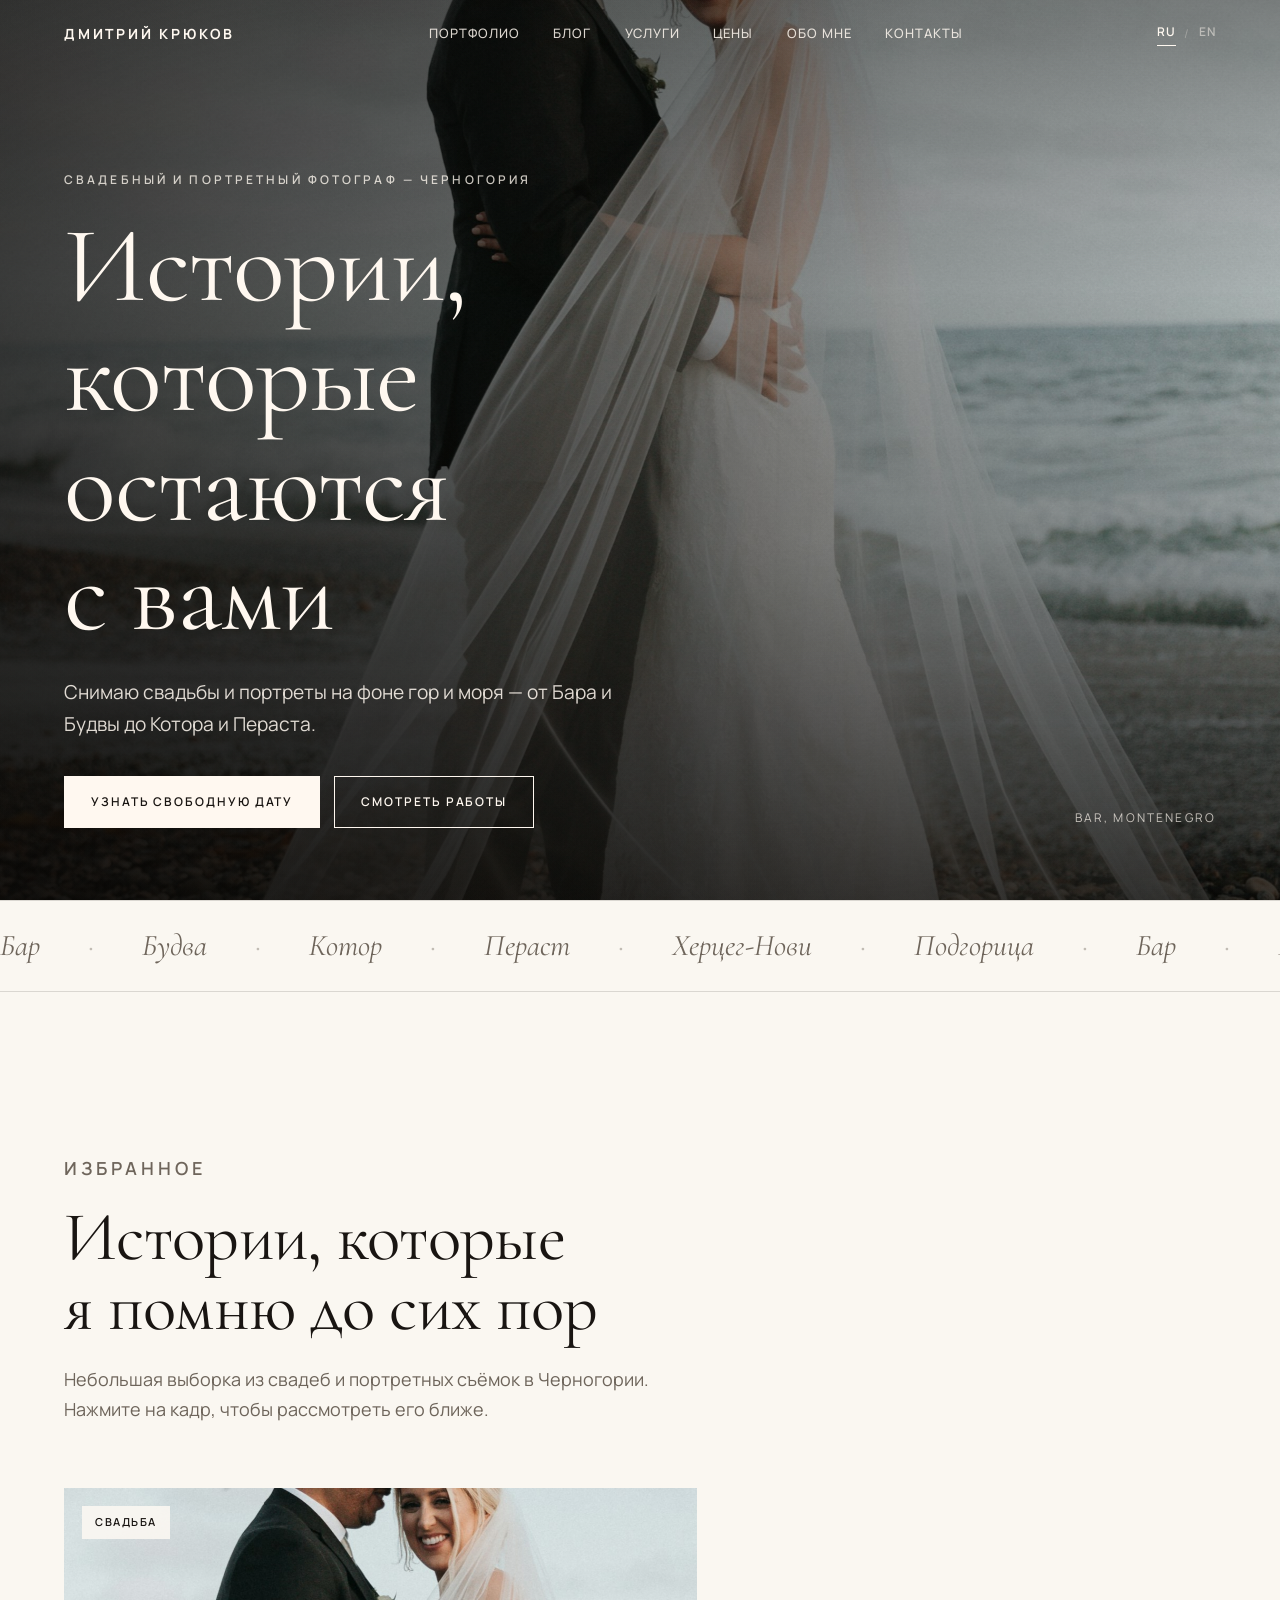
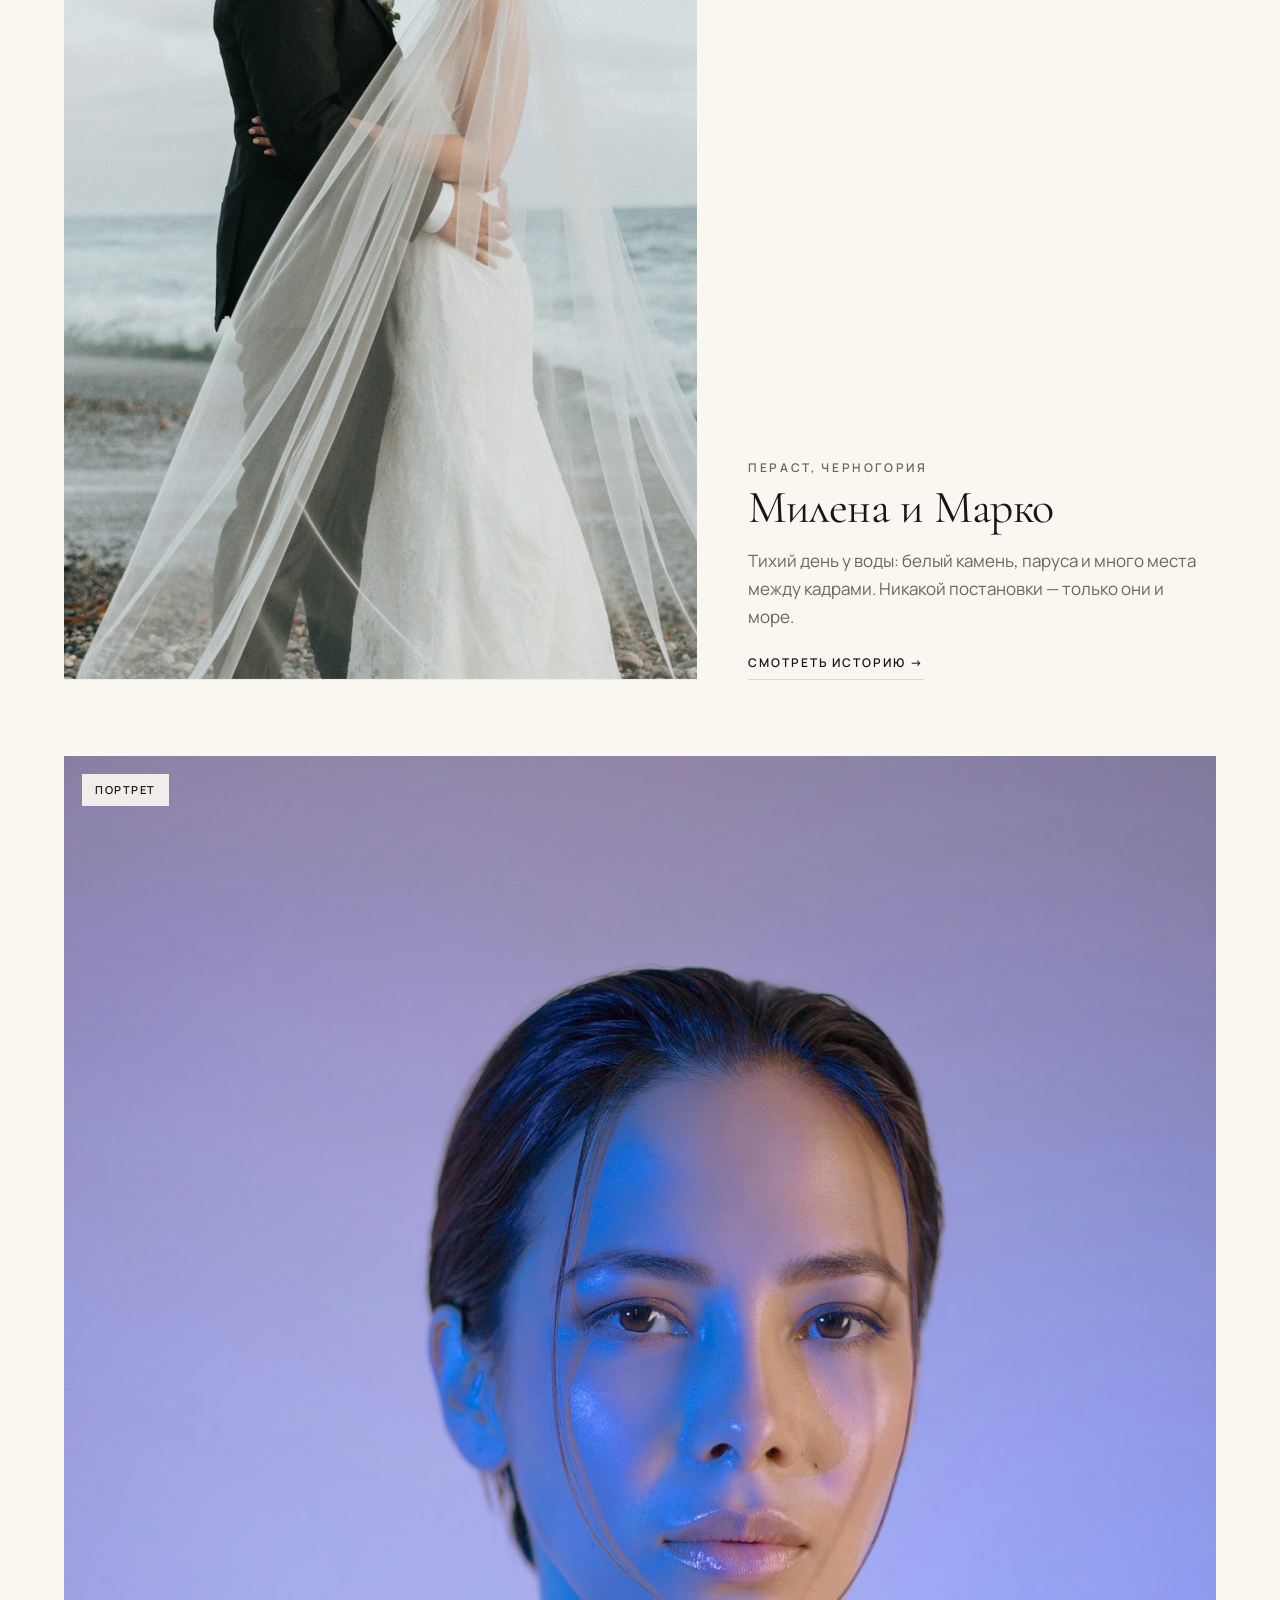
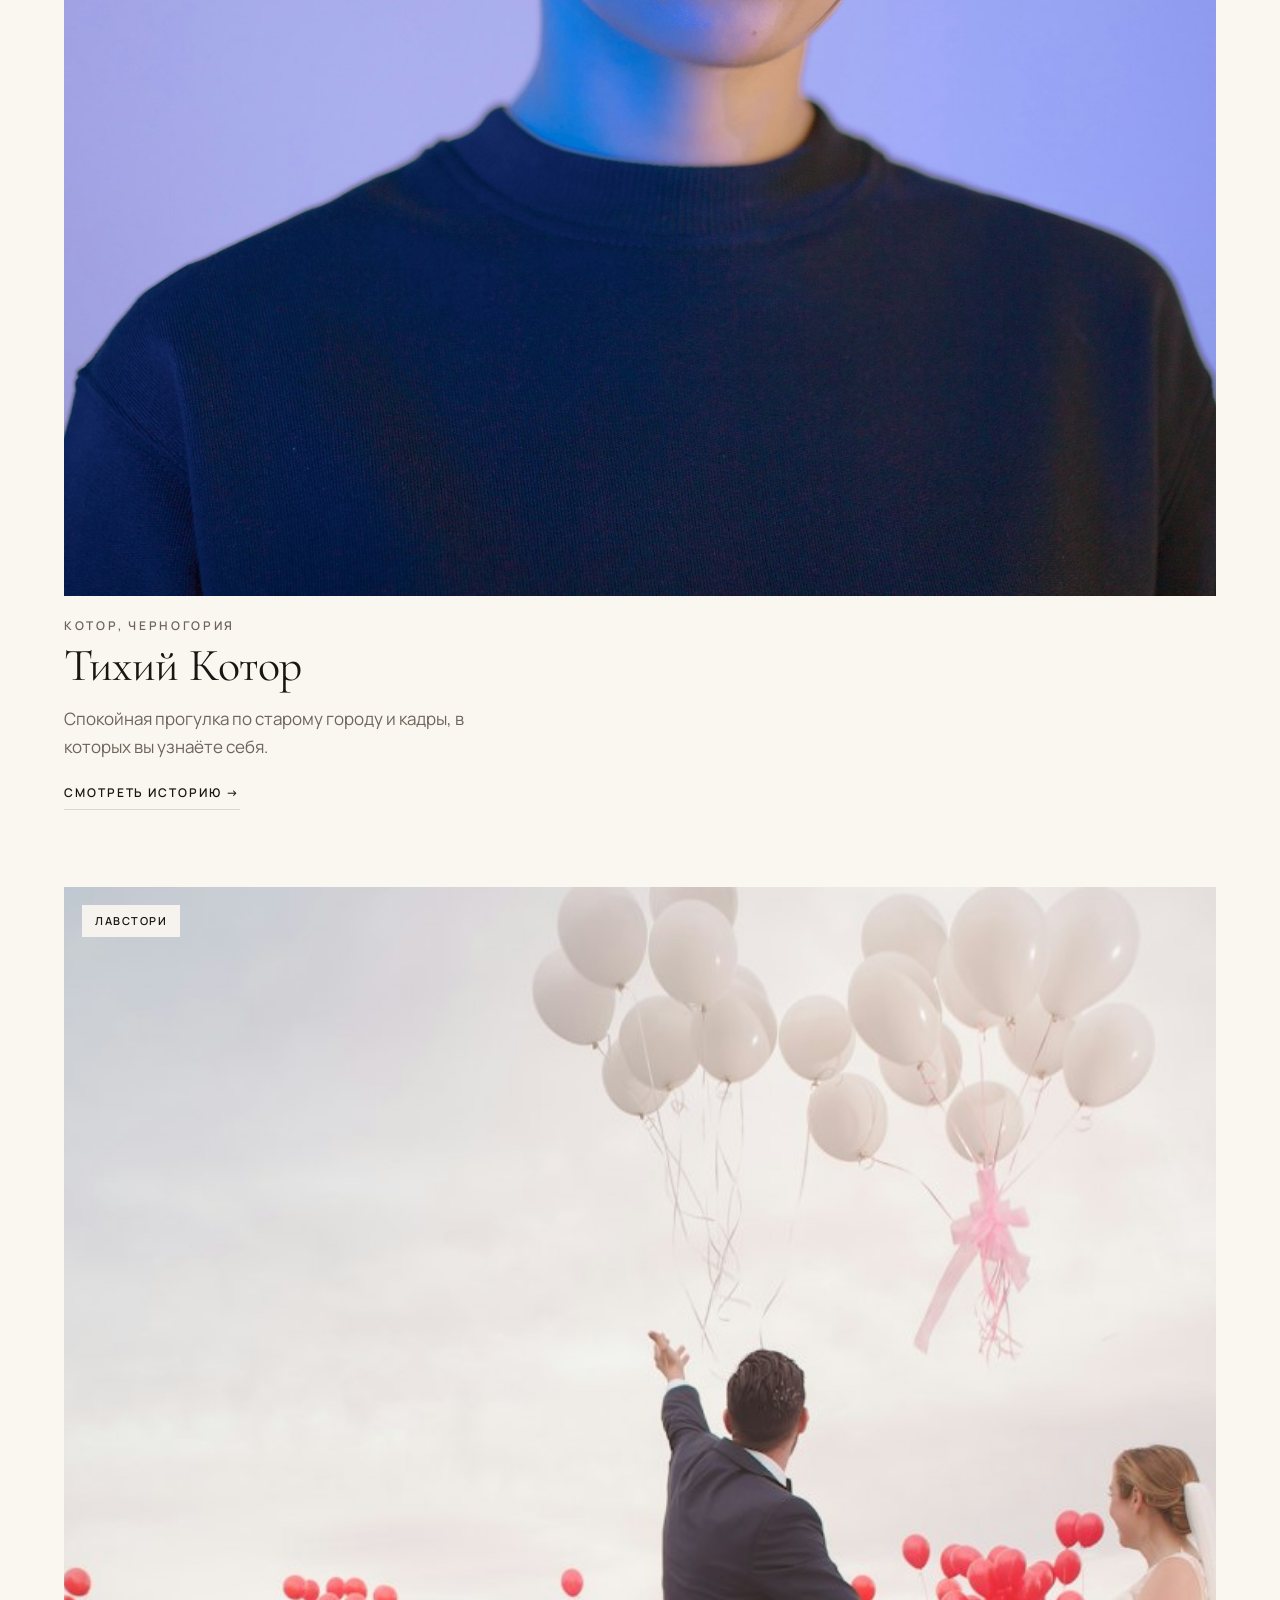
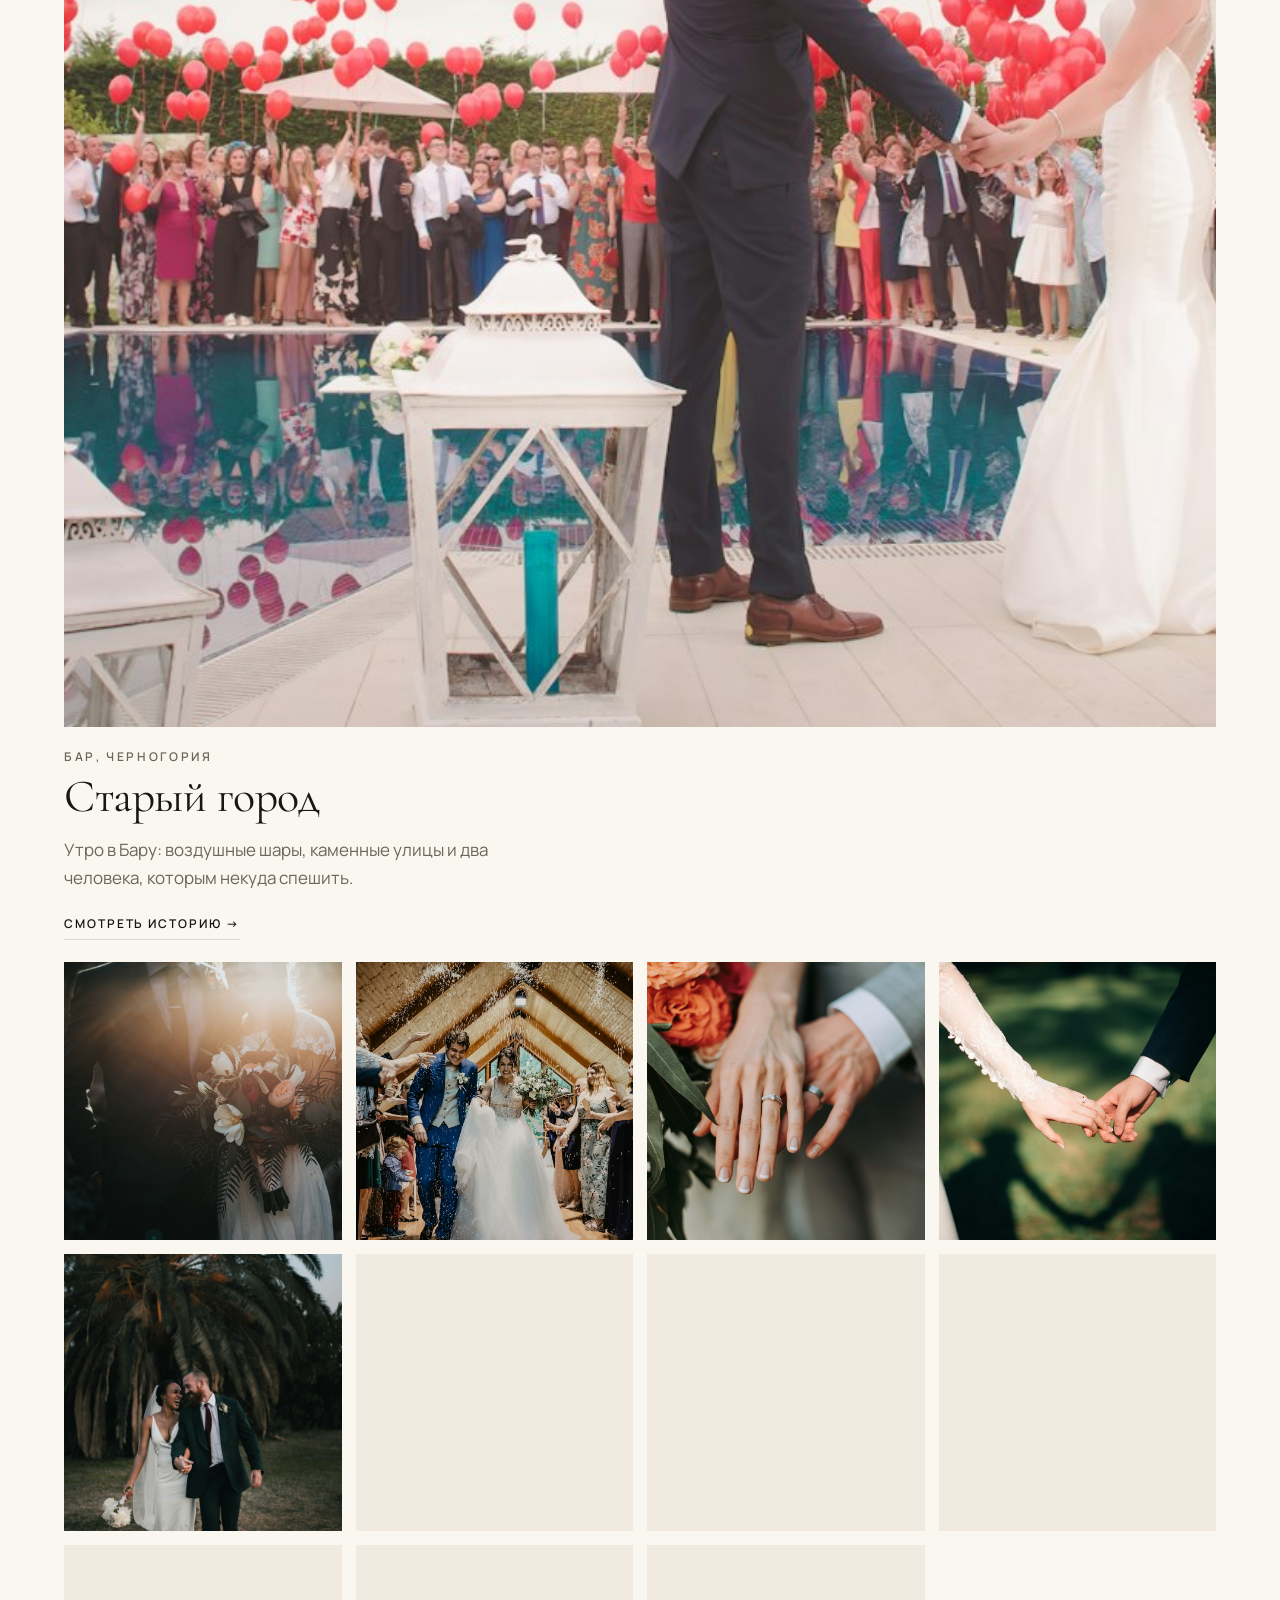
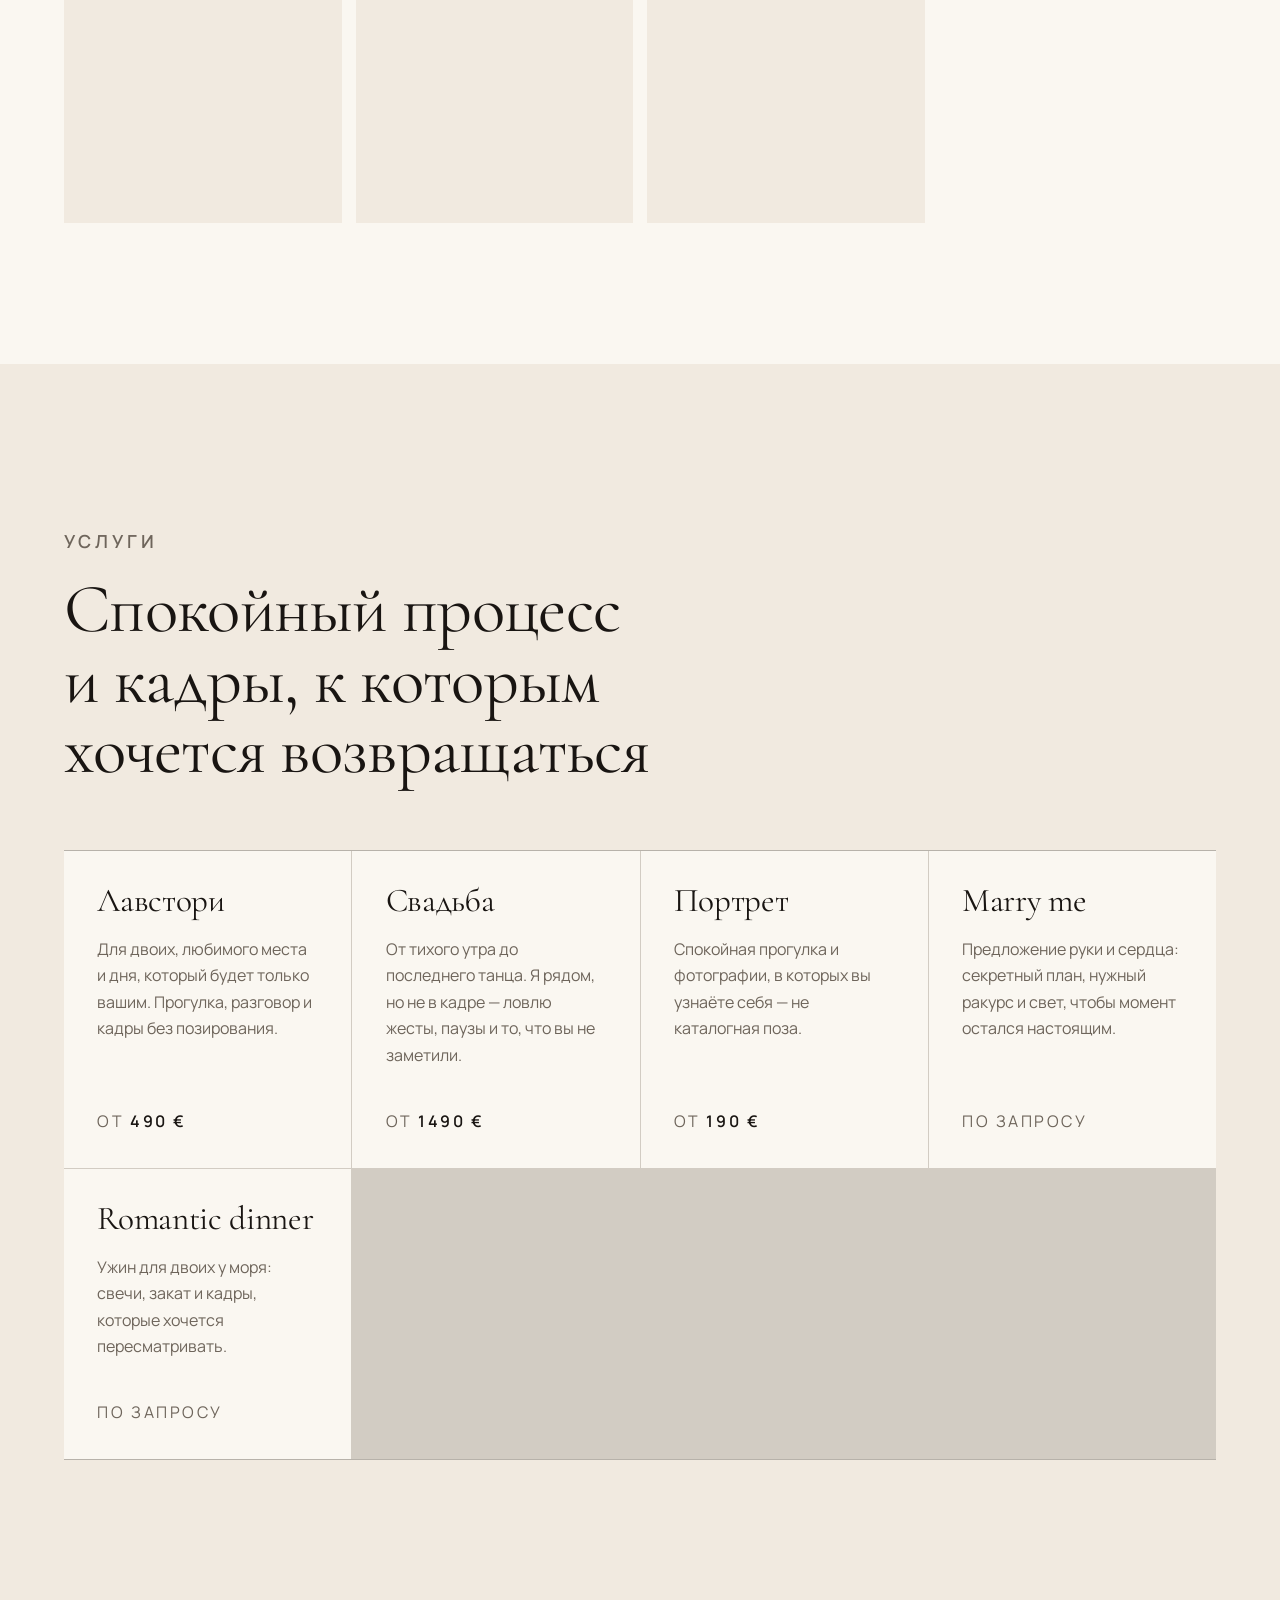
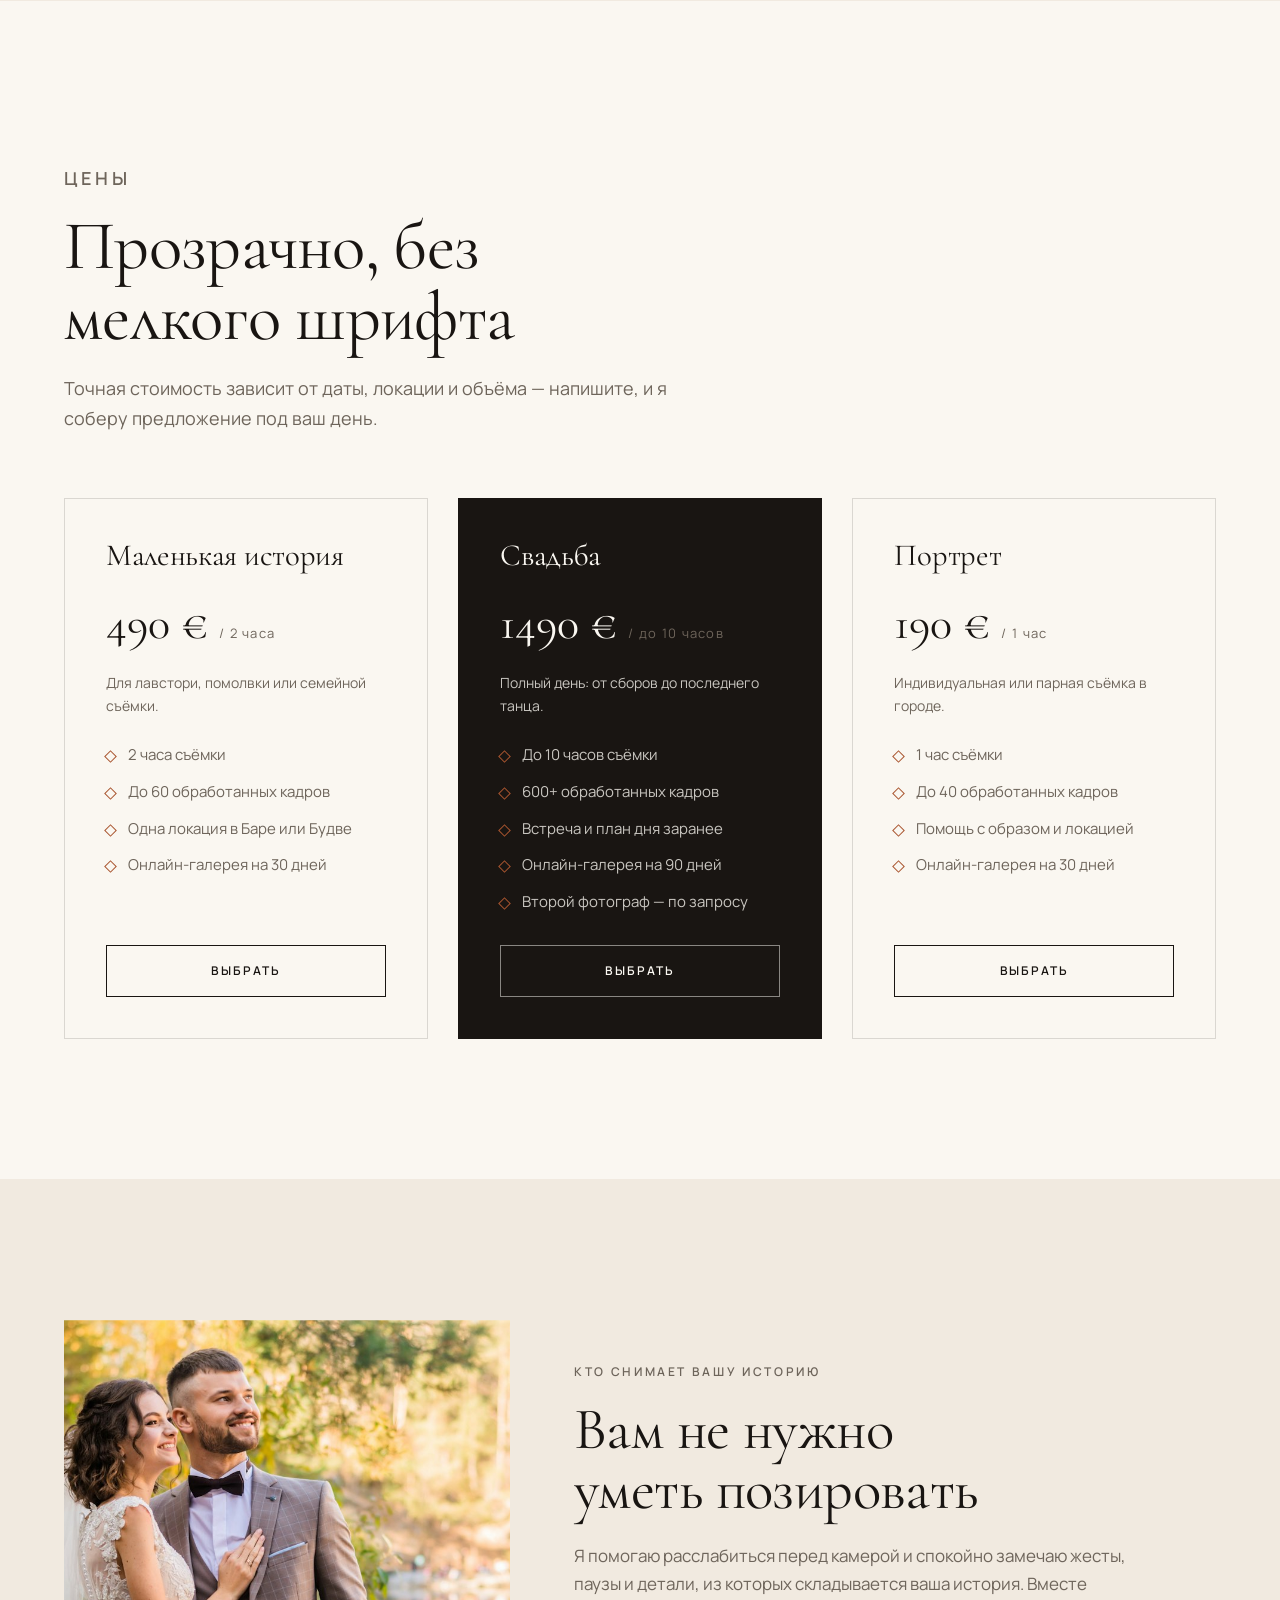
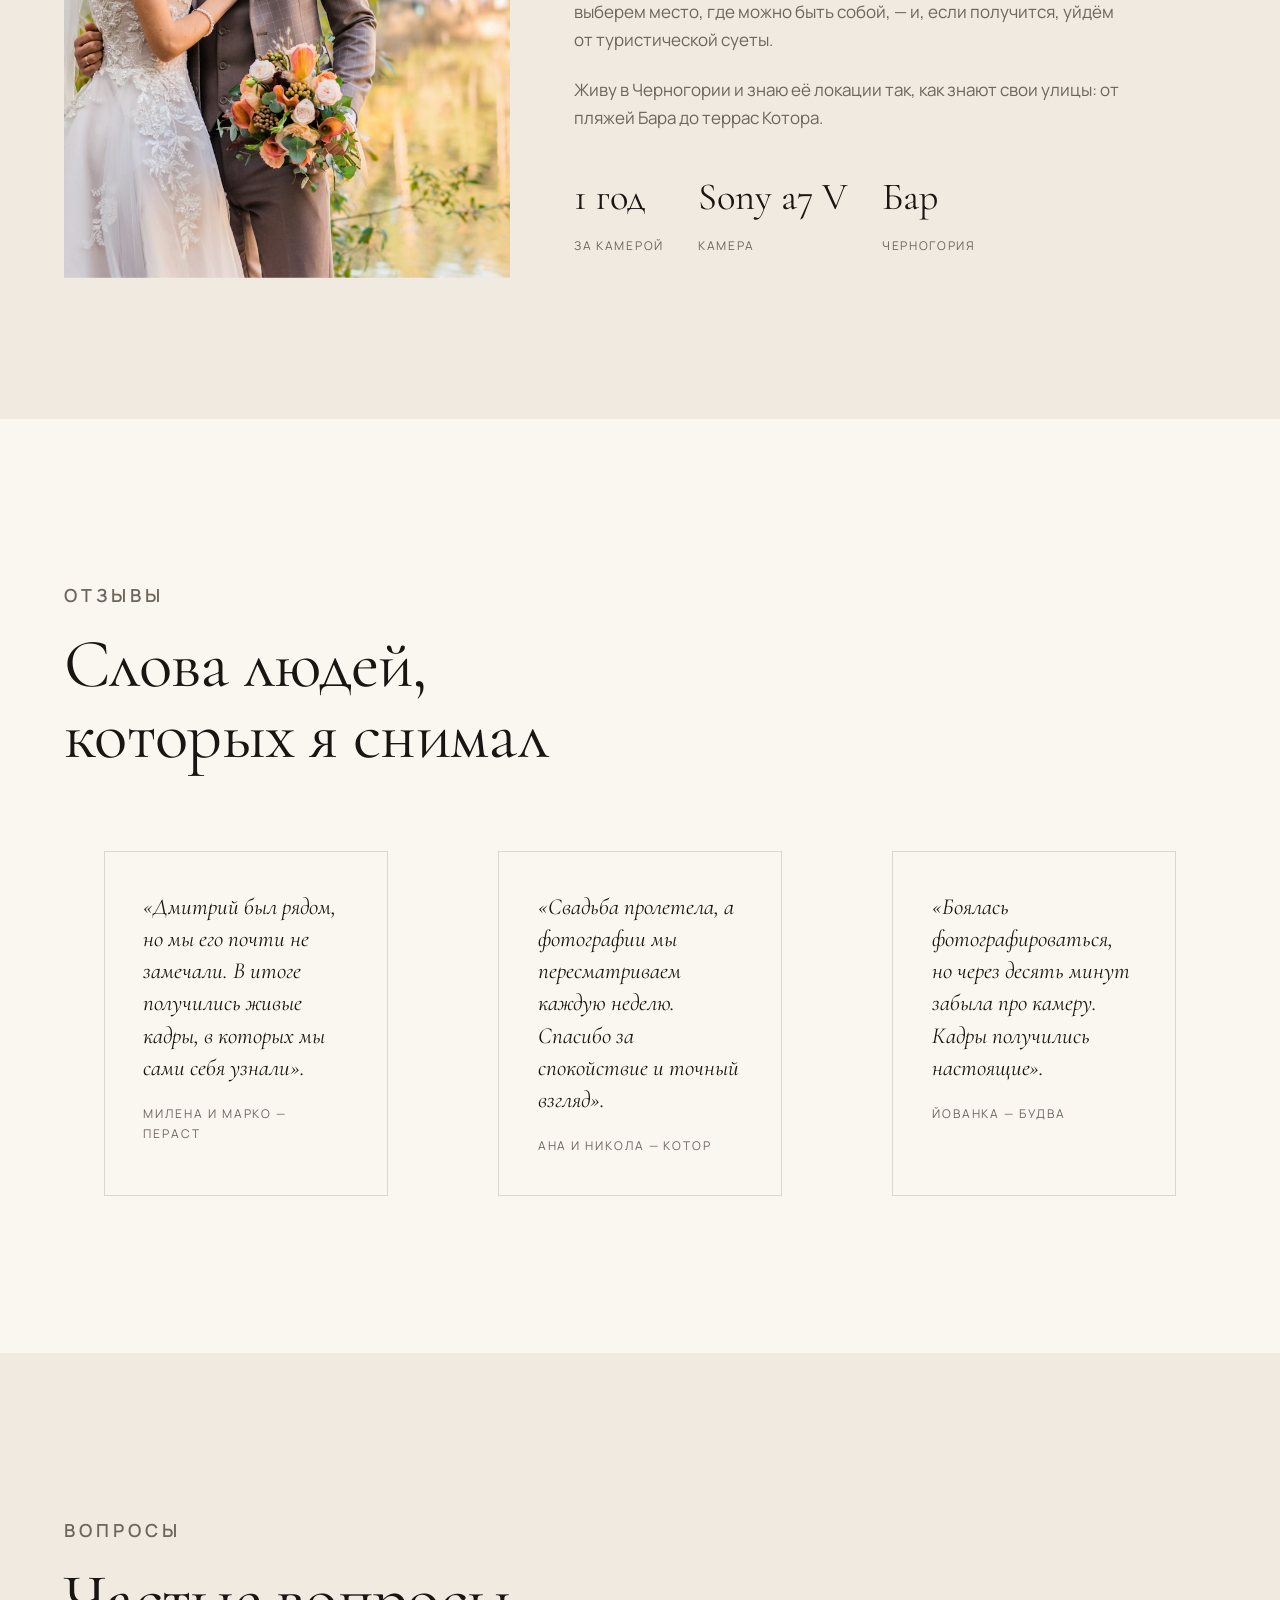
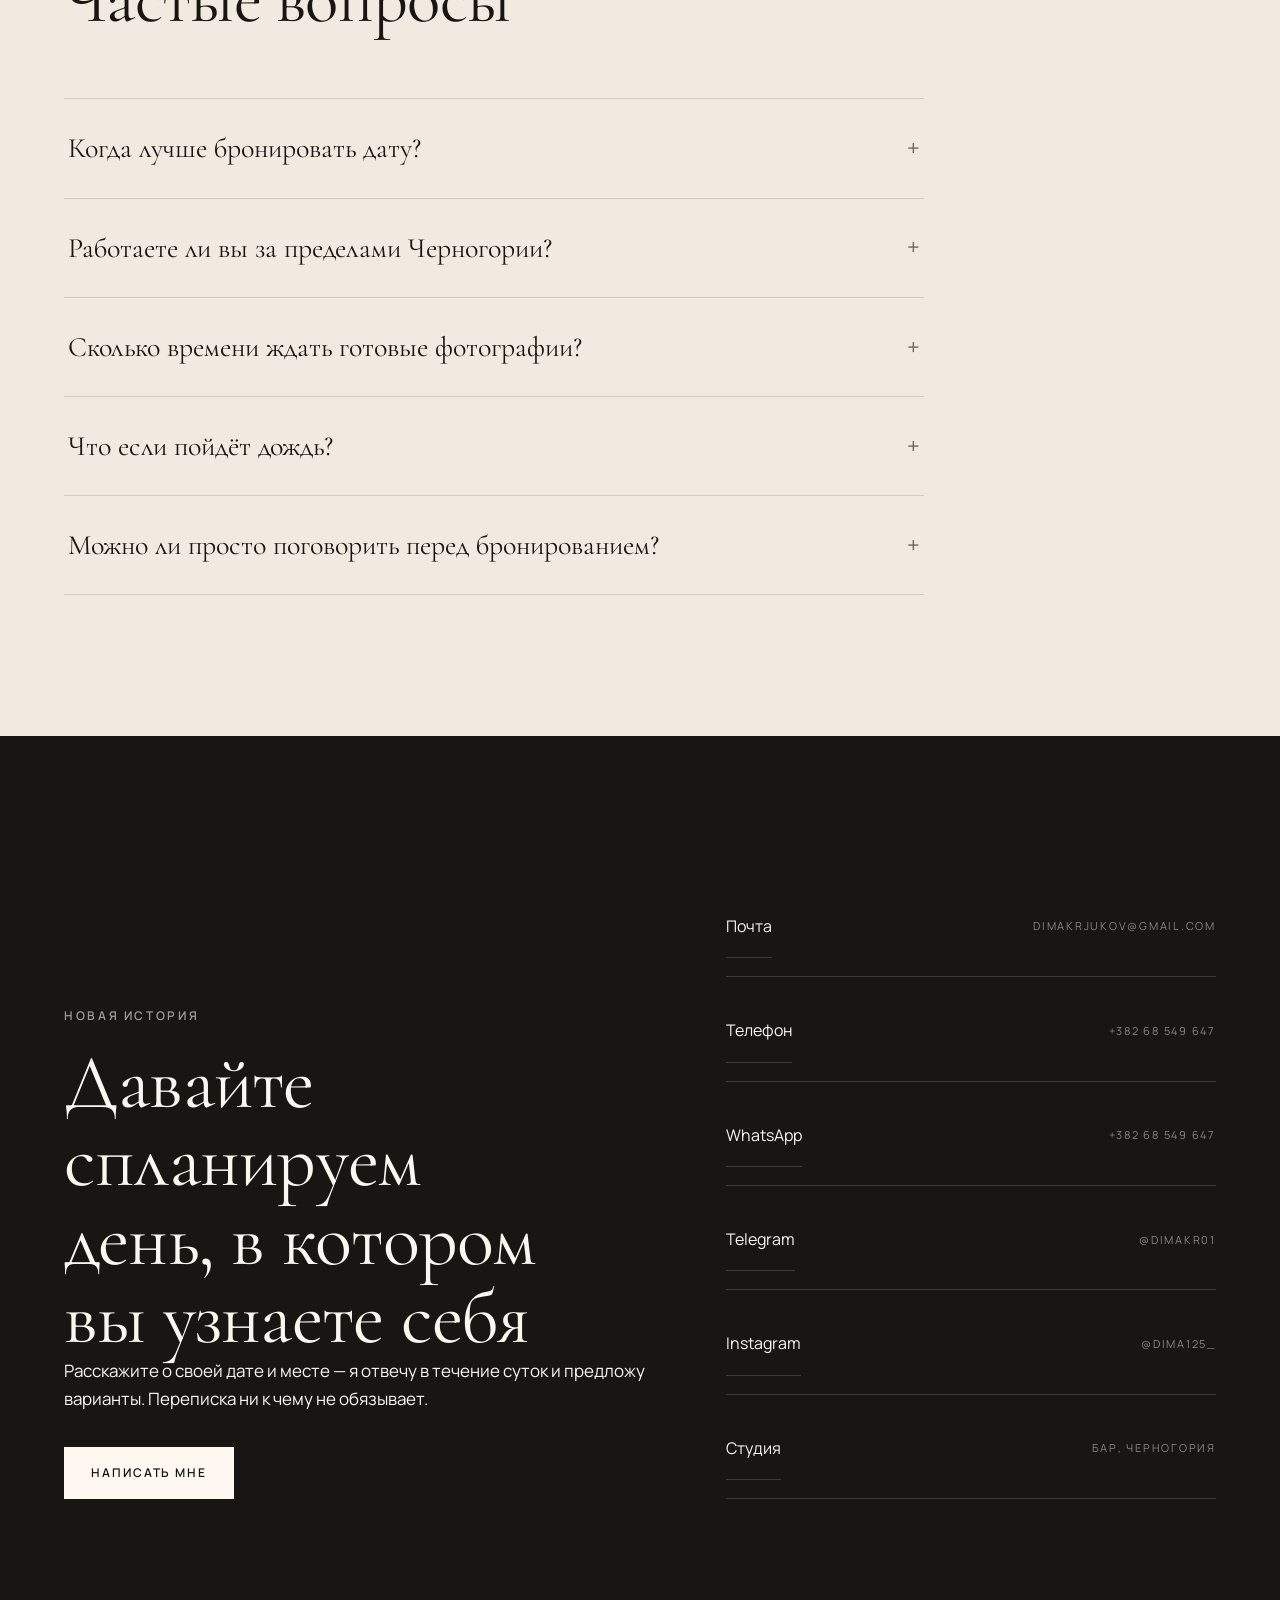
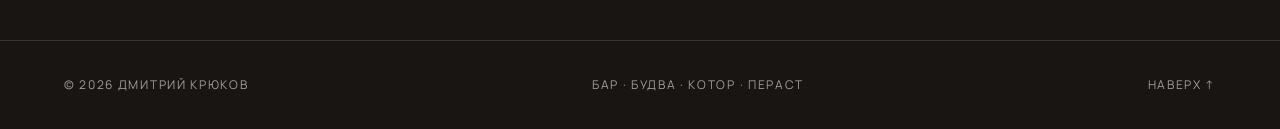
==== commit c6b37e08: "Add blog: index + per-shoot story pages, generator, sitemap, header fix" ====
--- a/index.html
+++ b/index.html
@@ -71,6 +71,7 @@
     <a class="header__logo" href="index.html">Дмитрий Крюков</a>
     <nav class="header__nav" aria-label="Основная навигация">
       <a href="#portfolio">Портфолио</a>
+      <a href="blog/">Блог</a>
       <a href="#services">Услуги</a>
       <a href="#prices">Цены</a>
       <a href="#about">Обо мне</a>
--- a/assets/css/style.css
+++ b/assets/css/style.css
@@ -430,3 +430,38 @@
   .reveal, .reveal--media { opacity: 1; transform: none; clip-path: none; }
   .marquee__track { animation: none; }
 }
+
+/* ---------- blog ---------- */
+
+.post-hero { position: relative; min-height: 82svh; display: flex; align-items: flex-end; color: #FFF8F0; overflow: hidden; background: #0d0b09; }
+.post-hero__media { position: absolute; inset: 0; }
+.post-hero__media img { width: 100%; height: 100%; object-fit: cover; }
+.post-hero__scrim { position: absolute; inset: 0; background: linear-gradient(180deg, rgba(10,8,6,.45) 0%, rgba(10,8,6,.06) 40%, rgba(10,8,6,.78) 100%); }
+.post-hero__in { position: relative; z-index: 2; padding-block: clamp(48px, 9vh, 110px); }
+.post-hero__in .eyebrow { color: rgba(255,248,240,.78); }
+.post-hero h1 { font-size: clamp(40px, 7vw, 96px); margin-top: 16px; max-width: 14ch; }
+.post-body { padding-block: clamp(48px, 7vw, 96px); }
+.post-body .lead { font-family: var(--serif); font-size: clamp(22px, 2.6vw, 32px); line-height: 1.35; max-width: 34ch; }
+.post-body .text { margin-top: 22px; color: var(--ink-soft); max-width: 62ch; }
+.post-grid { display: grid; grid-template-columns: repeat(3, 1fr); gap: 12px; margin-top: clamp(32px, 5vw, 56px); }
+.post-grid button { padding: 0; overflow: hidden; background: var(--bg-alt); }
+.post-grid img { width: 100%; aspect-ratio: 4/3; object-fit: cover; transition: transform .9s var(--ease); }
+.post-grid button:hover img { transform: scale(1.05); }
+.post-nav { display: flex; flex-wrap: wrap; justify-content: space-between; gap: 14px; padding-block: 28px 60px; border-top: 1px solid var(--line); font-size: 12px; font-weight: 600; letter-spacing: .14em; text-transform: uppercase; }
+.post-nav a { opacity: .75; transition: opacity .2s; }
+.post-nav a:hover { opacity: 1; }
+
+.blog-list { display: grid; gap: clamp(40px, 6vw, 80px); }
+.blog-card { display: grid; grid-template-columns: 1.05fr .95fr; gap: clamp(24px, 4vw, 64px); align-items: center; }
+.blog-card:nth-child(even) .blog-card__media { order: 2; }
+.blog-card__media { overflow: hidden; background: var(--bg-alt); }
+.blog-card__media img { width: 100%; aspect-ratio: 4/3; object-fit: cover; transition: transform 1.1s var(--ease); }
+.blog-card:hover .blog-card__media img { transform: scale(1.04); }
+.blog-card__body h2 { font-size: clamp(30px, 3.8vw, 56px); margin-top: 14px; }
+.blog-card__meta { font-size: 12px; letter-spacing: .18em; text-transform: uppercase; color: var(--ink-soft); }
+.blog-card__text { margin-top: 16px; color: var(--ink-soft); max-width: 52ch; }
+@media (max-width: 860px) {
+  .blog-card, .blog-card:nth-child(even) { grid-template-columns: 1fr; }
+  .blog-card:nth-child(even) .blog-card__media { order: 0; }
+  .post-grid { grid-template-columns: repeat(2, 1fr); }
+}
